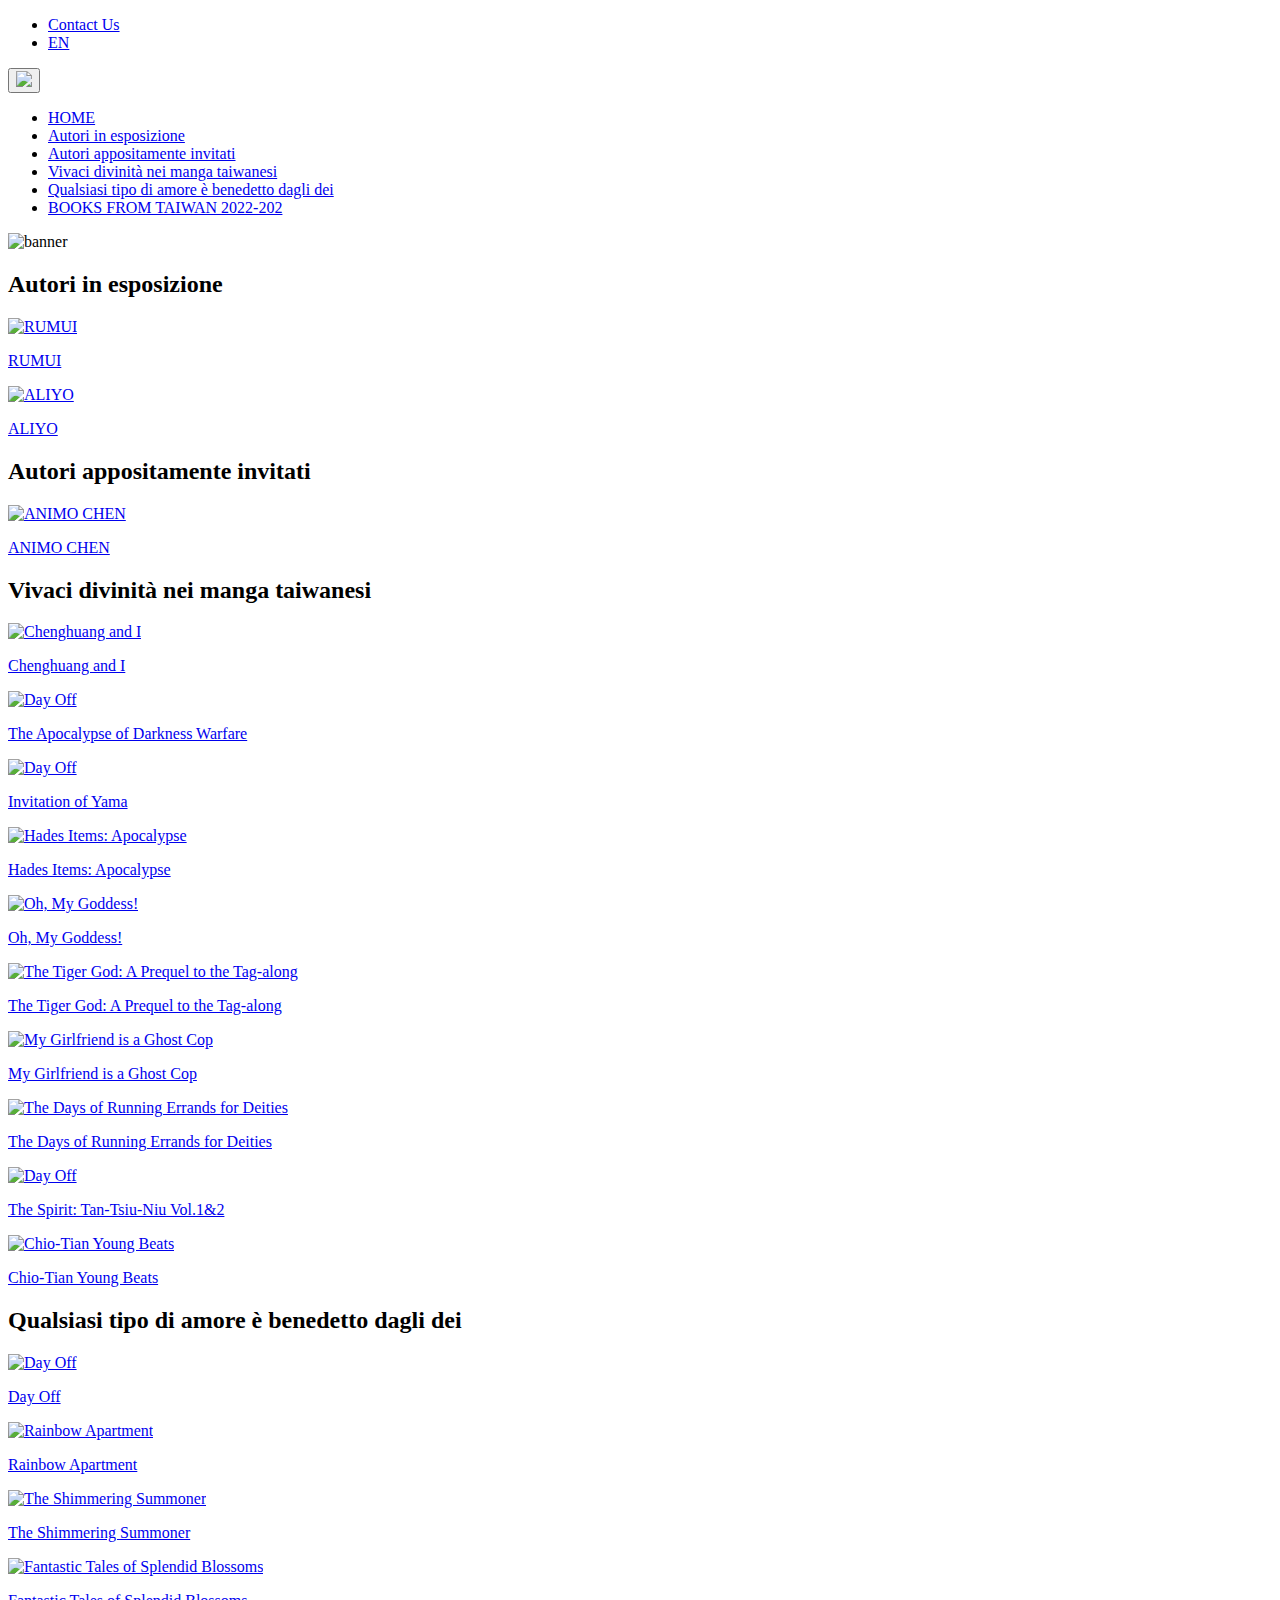
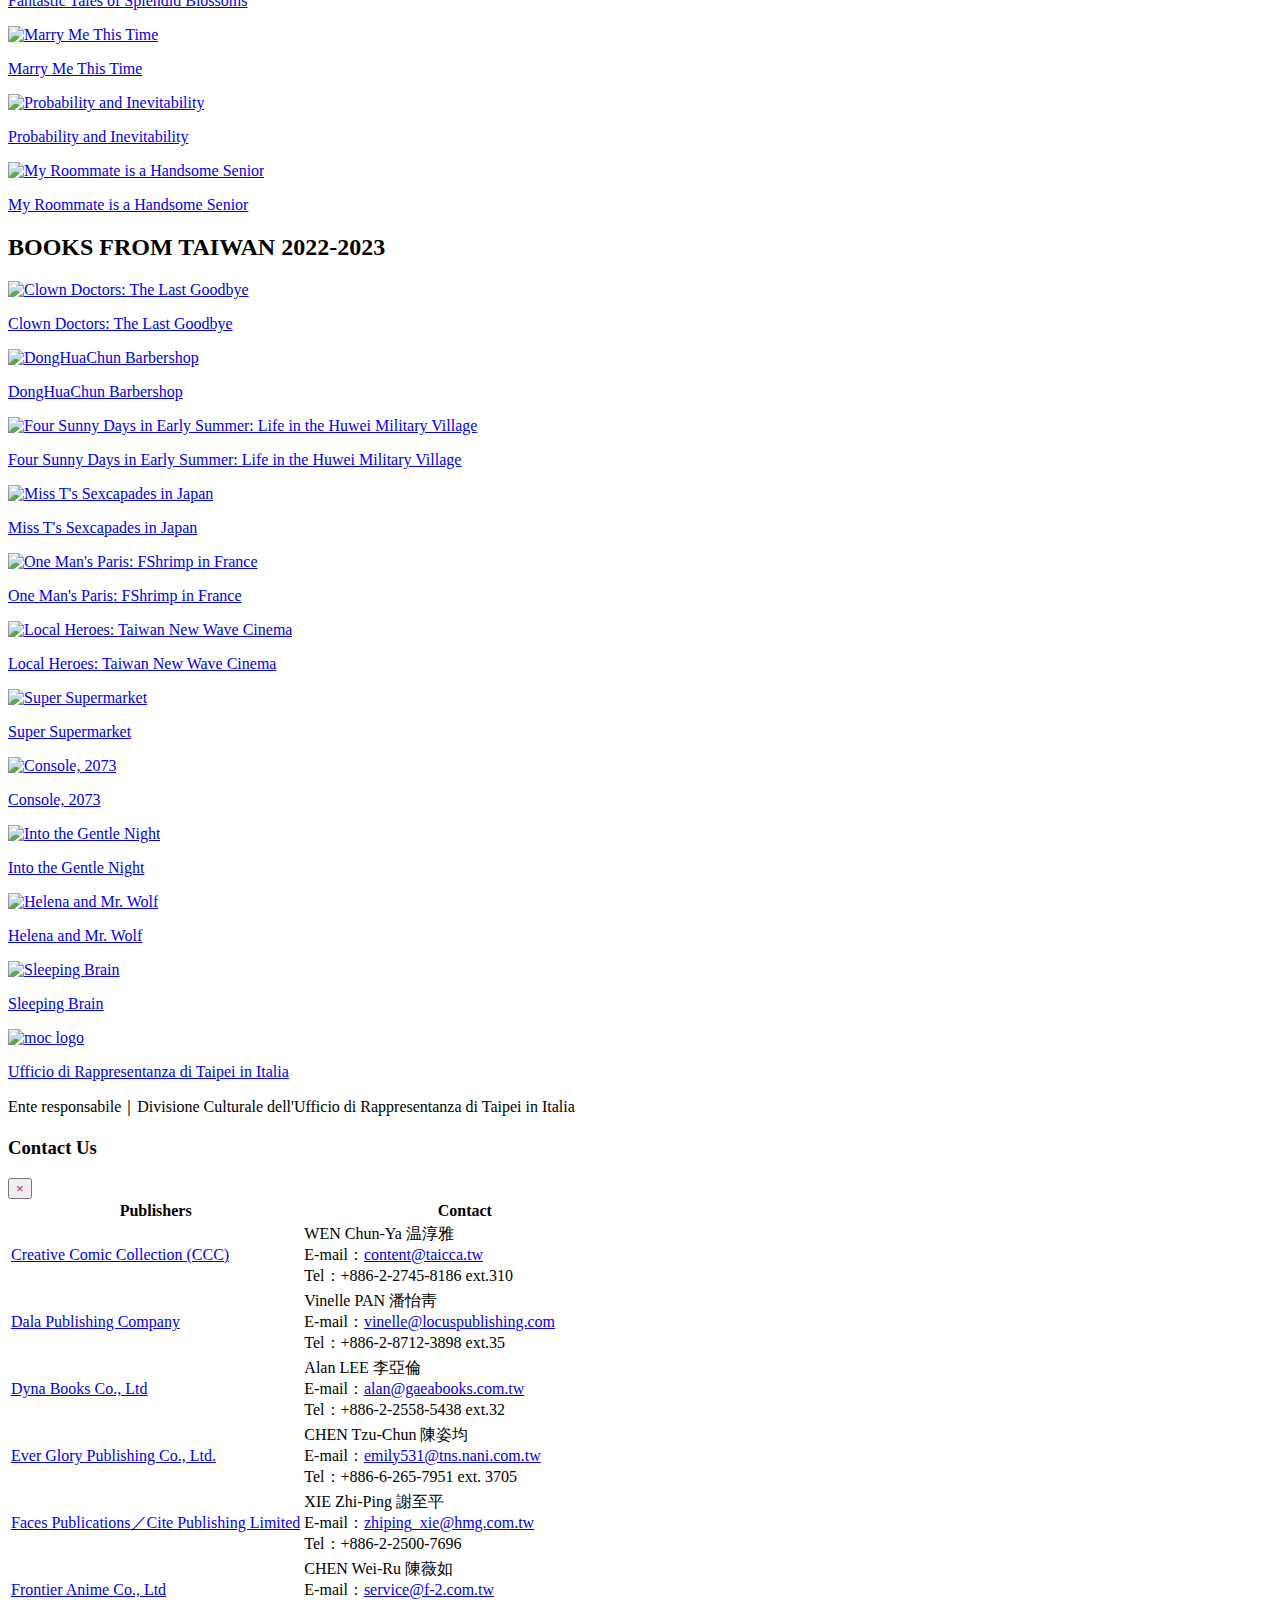
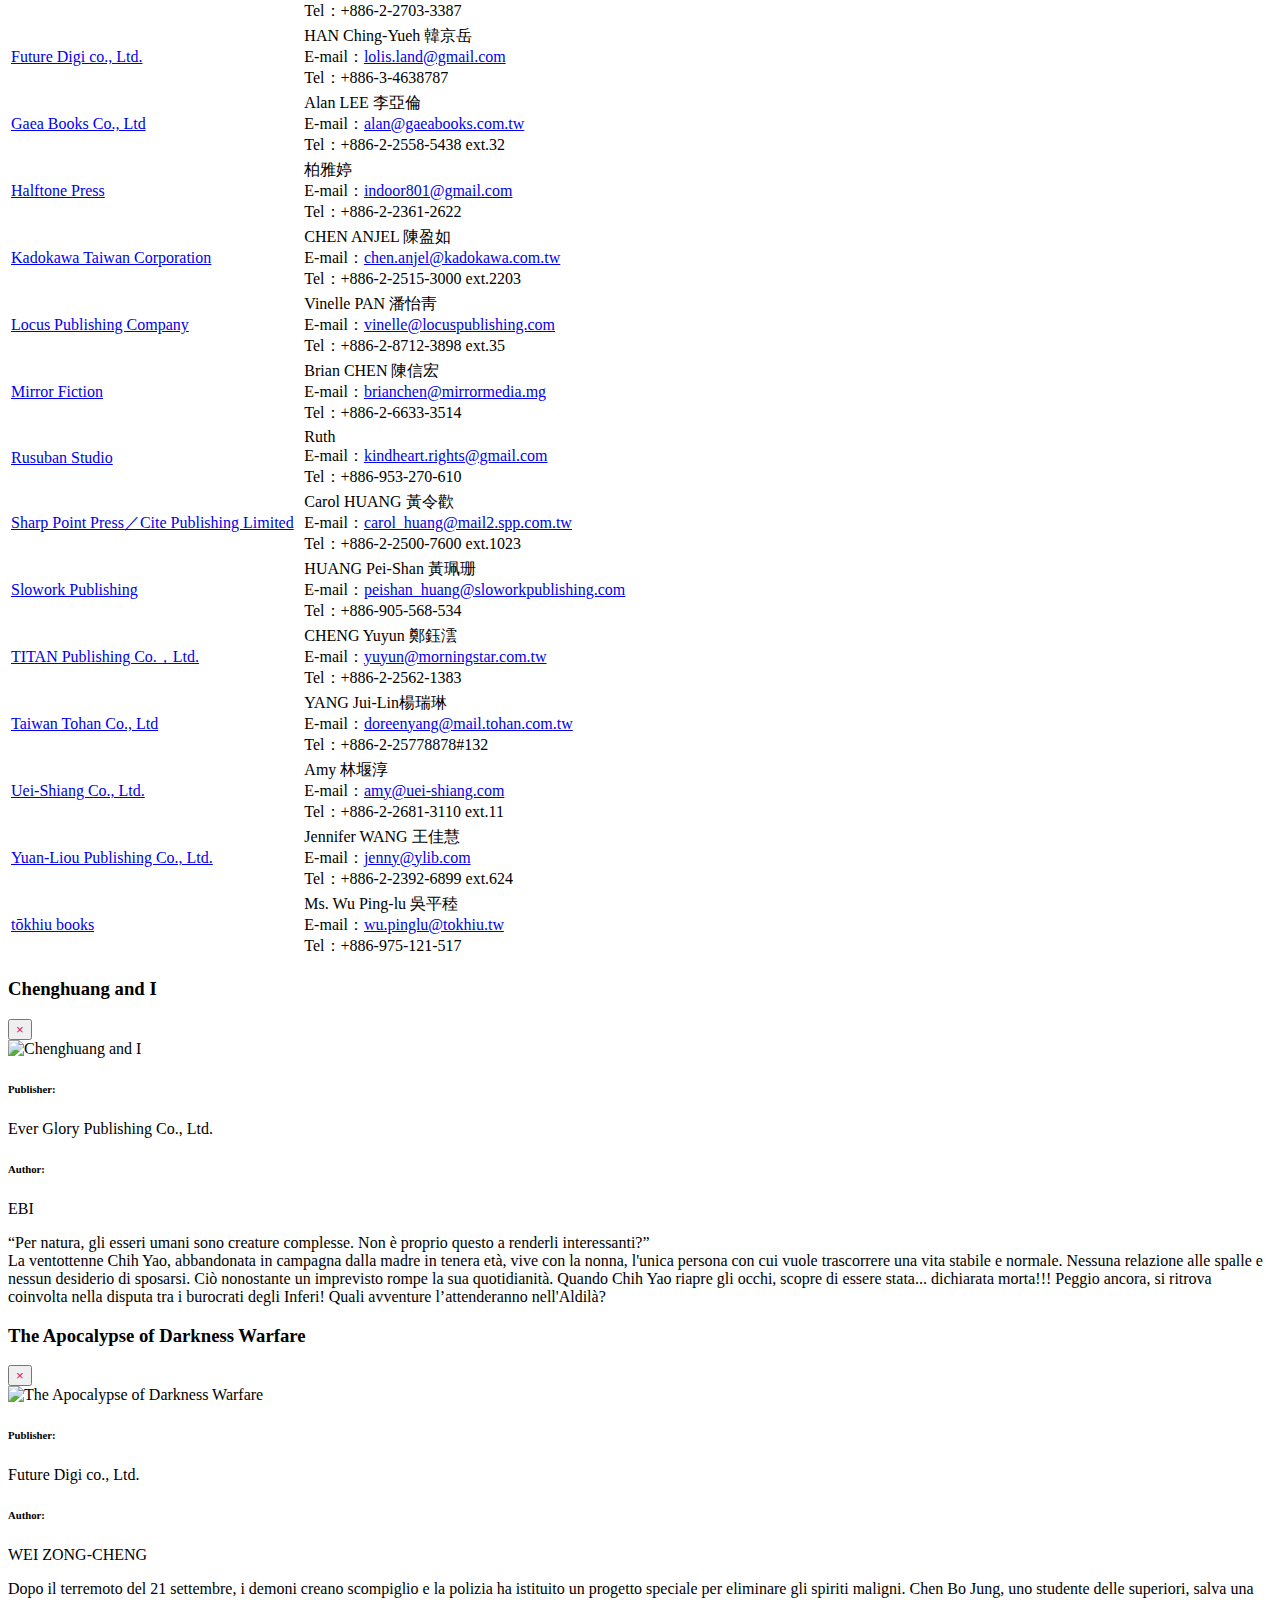
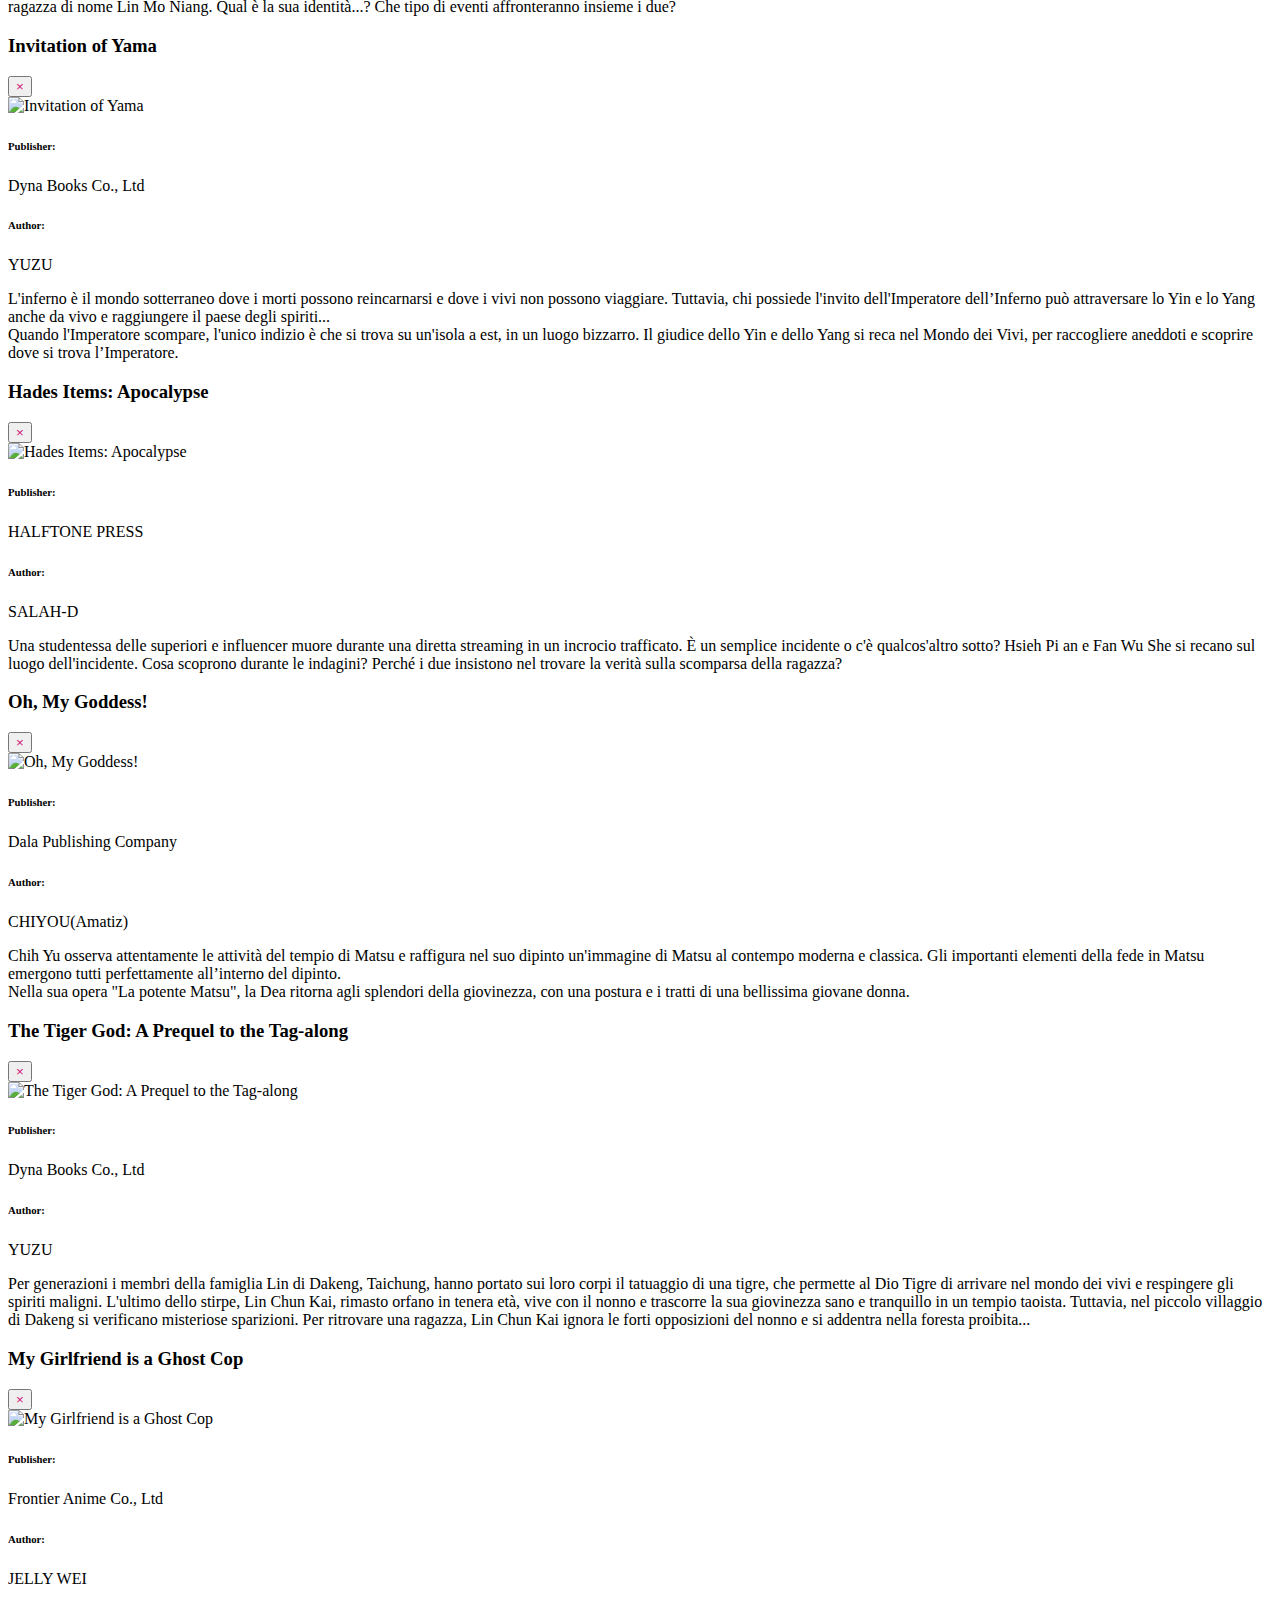
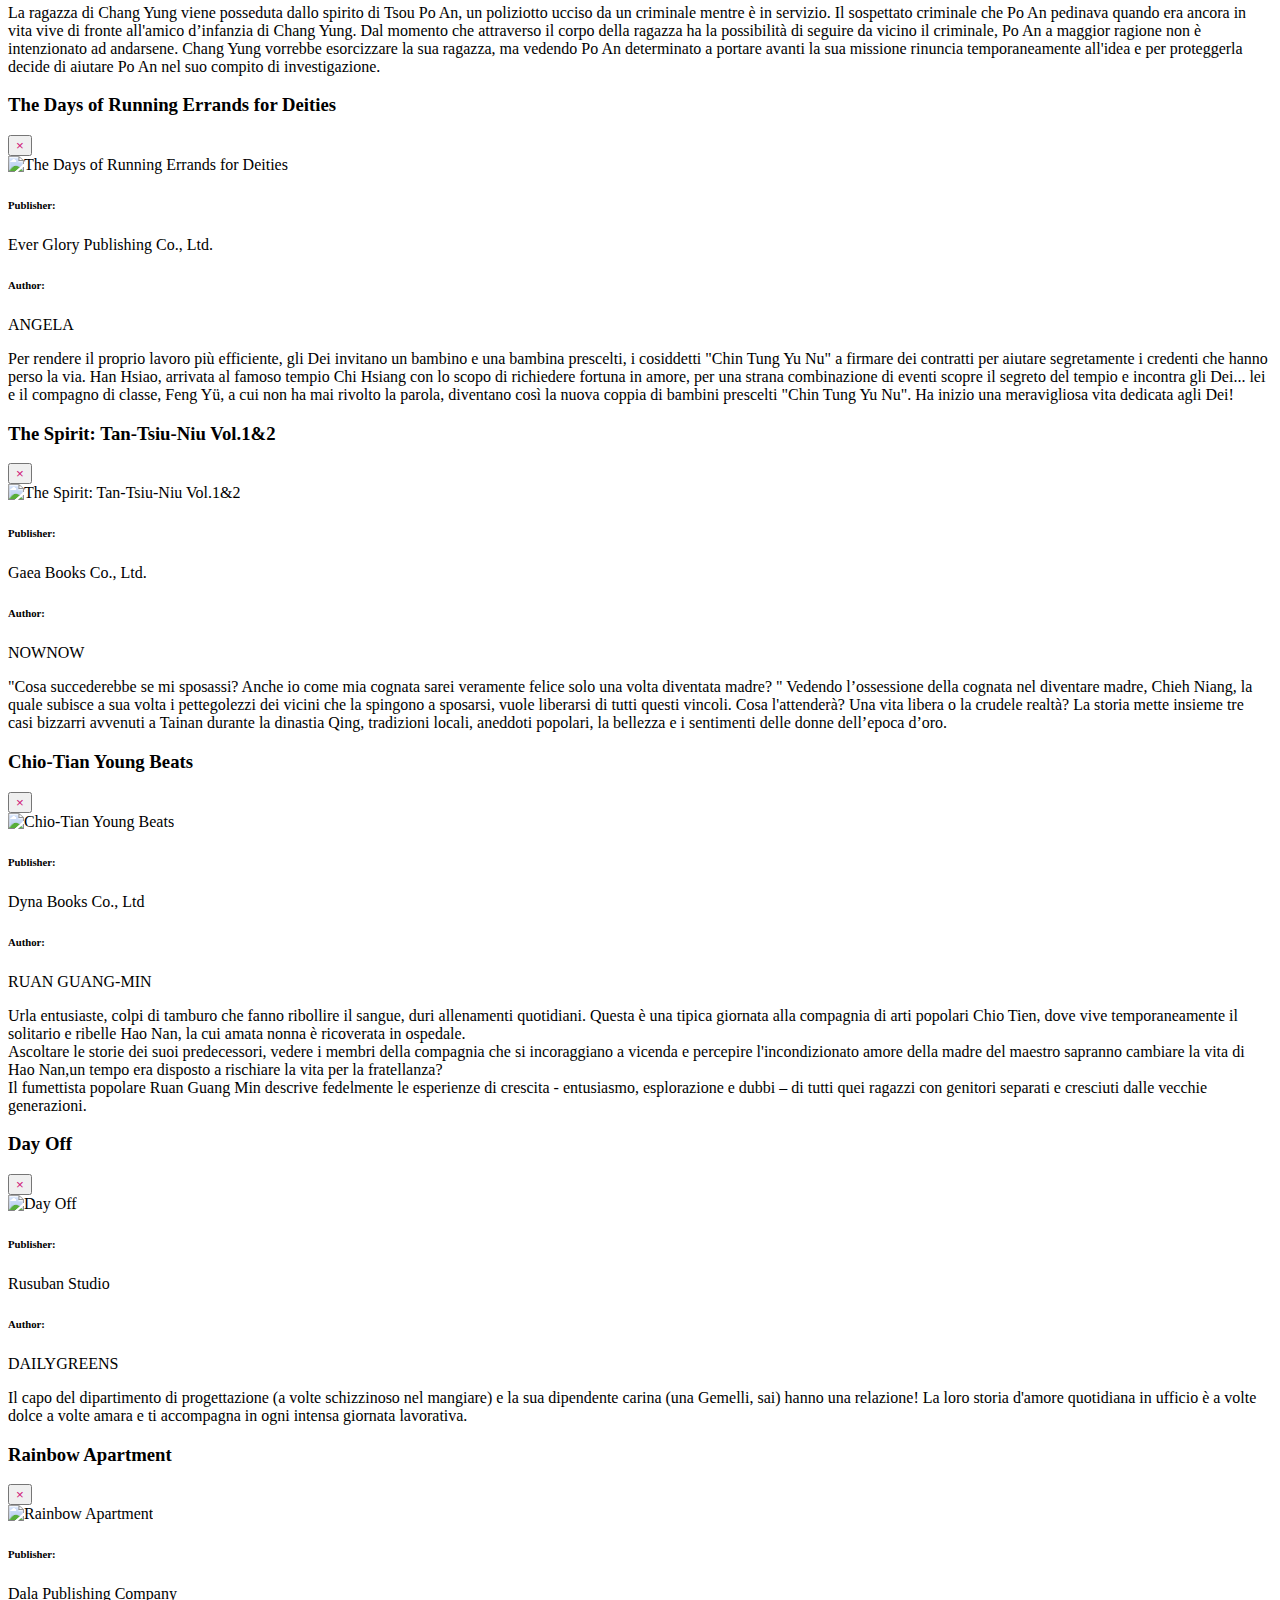
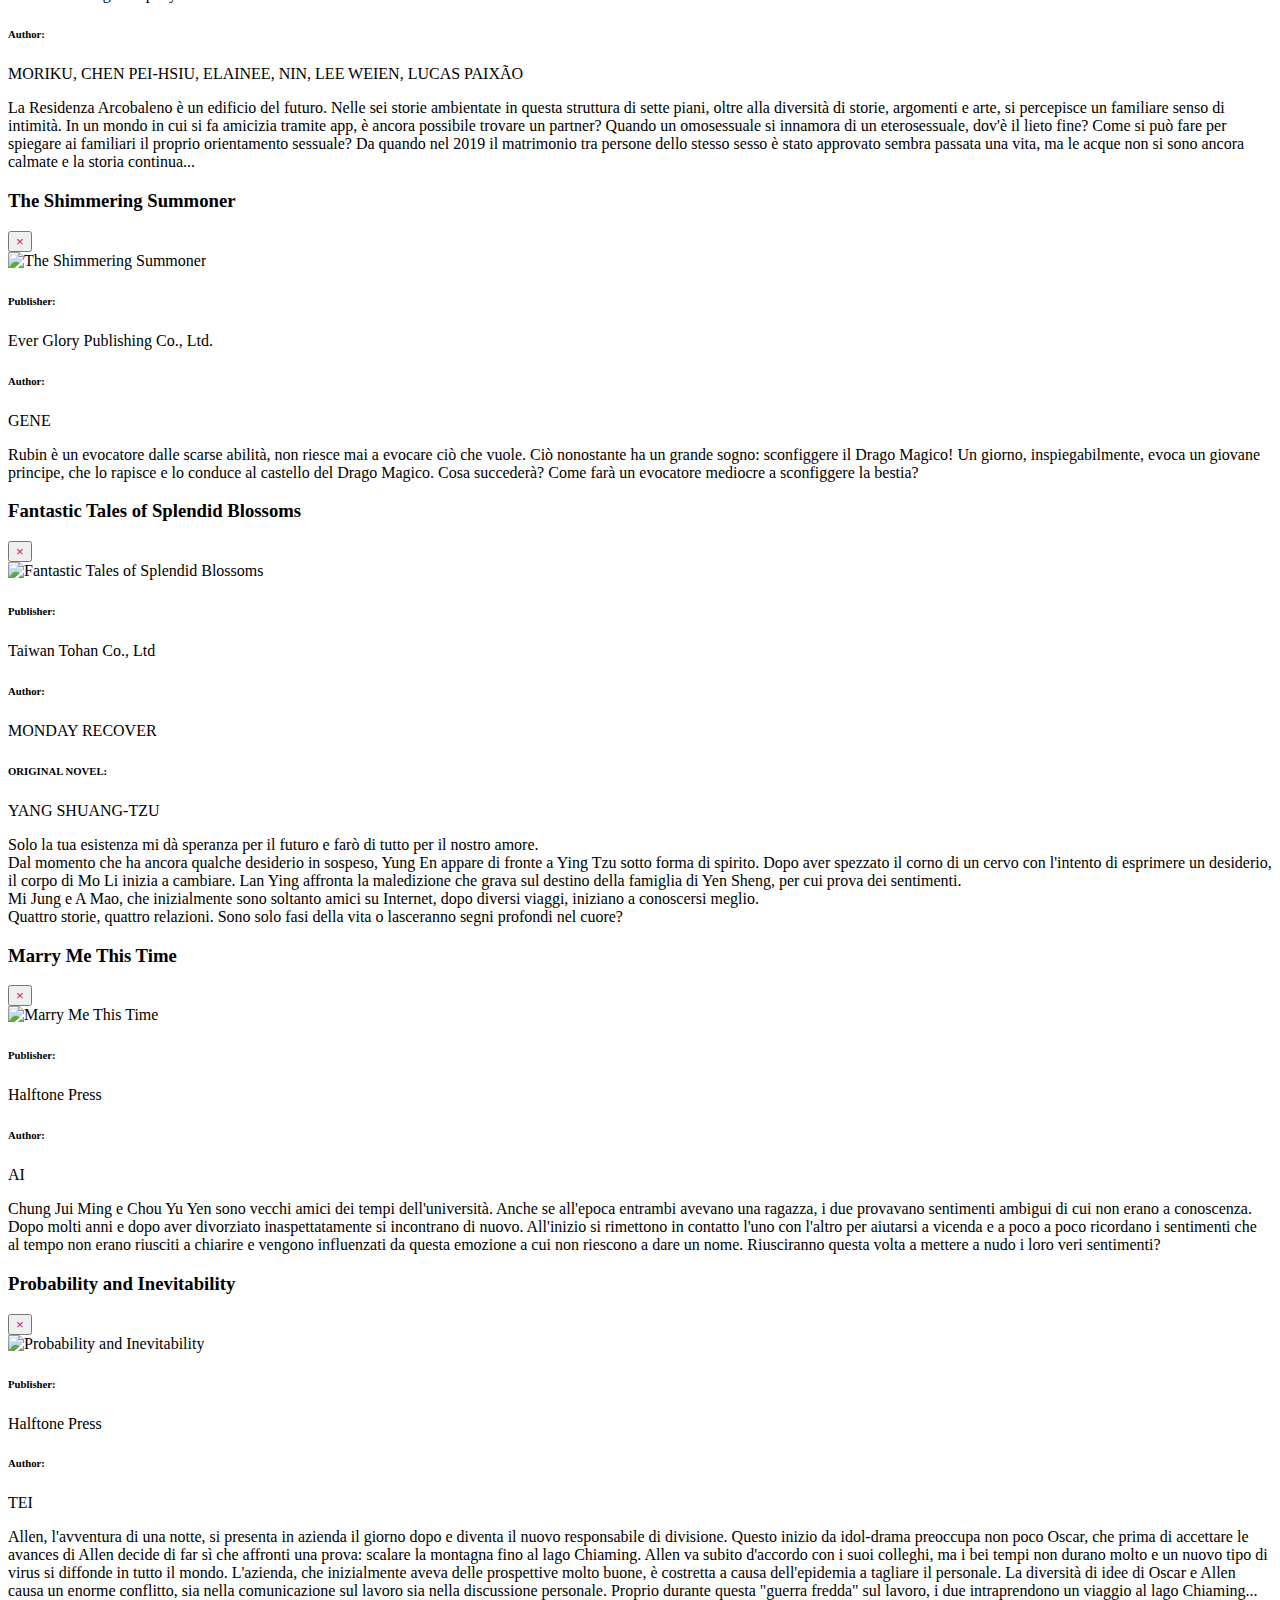
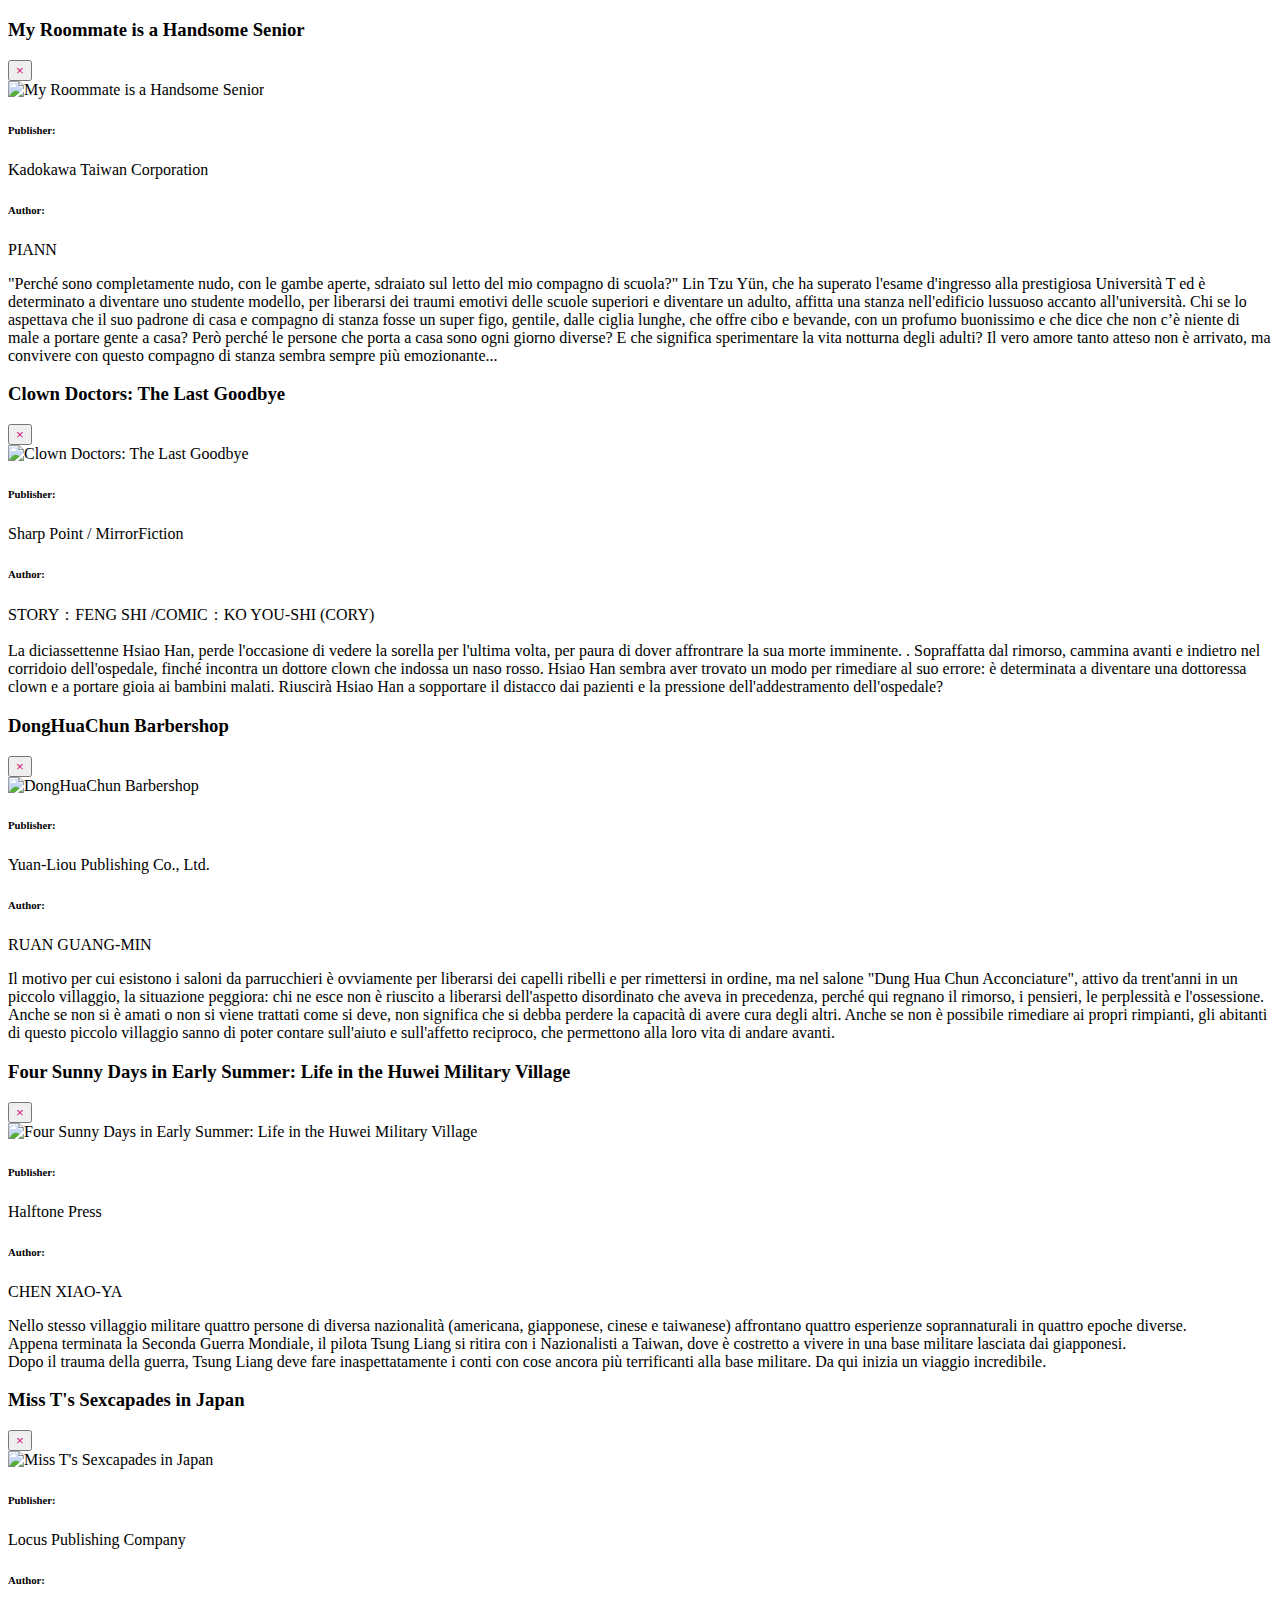
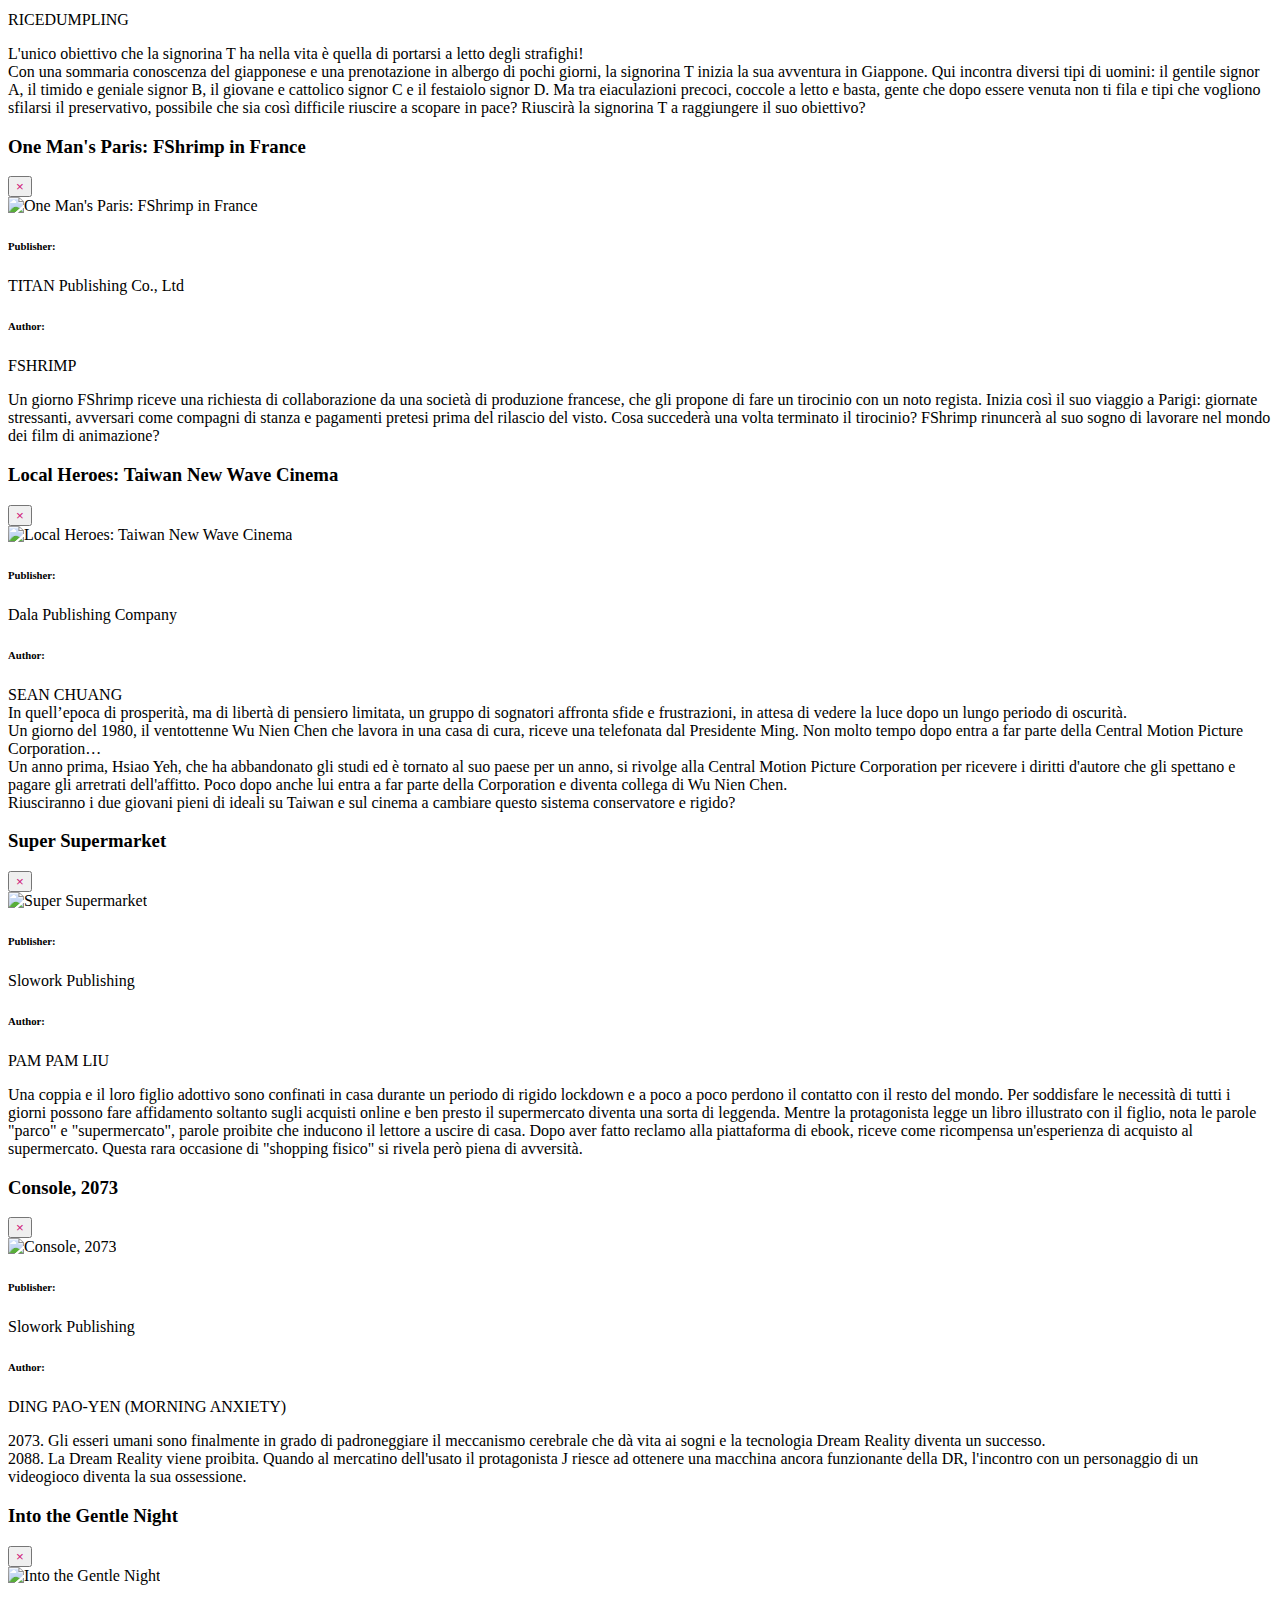
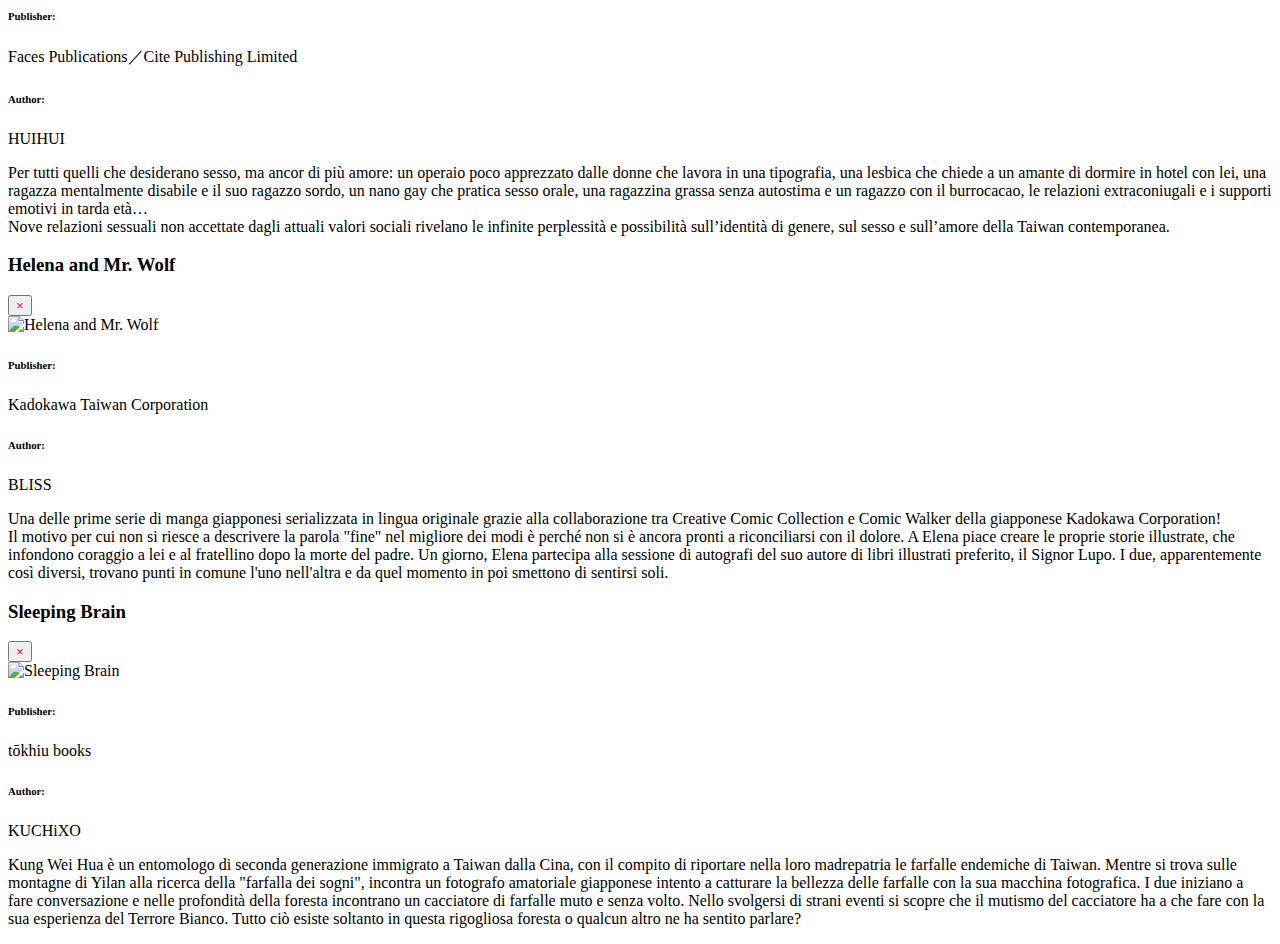
==== index.html @ 2bc20107 "test" ====
<!DOCTYPE html>
<html lang="it-IT">

<head>
  <meta charset="utf-8" />
  <meta name="viewport" content="width=device-width, initial-scale=1, shrink-to-fit=no" />
  <meta name="description" content="" />
  <title>Il pellegrinaggio degli dei nei fumetti di Taiwan</title>

  <link rel="stylesheet" href="./assets/css/bootstrap-reboot.css" />
  <link rel="stylesheet" href="./assets/css/font-awesome.css" />
  <link rel="stylesheet" href="./assets/css/owl.theme.default.css" />
  <link rel="stylesheet" href="./assets/css/owl.carousel.css" />
  <link rel="stylesheet" href="./assets/css/bootstrap.min.css" />
  <link rel="stylesheet" href="./assets/css/style.css">

</head>

<body>
  <!-- nav -->
  <nav class="navbar navbar-dark fixed-top">
    <div></div>
    <!-- <a class="navbar-brand" href="#">logo</a> -->
    <div class="sub_nav">
      <ul class="navbar-nav">
        <li class="nav-item">
          <a class="nav-link" href="####" data-toggle="modal" data-target="#ContactUs">Contact Us</a>
        </li>
        <li class="nav-item">
          <a class="nav-link" href="en.html">EN</a>
        </li>
      </ul>
    </div>

    <button class="navbar-toggler" type="button" data-toggle="collapse" data-target="#navbarsLIST"
      aria-controls="navbarsLIST" aria-expanded="false" aria-label="Toggle navigation">
      <!-- <span class="navbar-toggler-icon"></span> -->
      <img src="./assets/img/burger.svg" class="toggler-icon">
    </button>

    <div class="collapse navbar-collapse" id="navbarsLIST">
      <ul class="navbar-nav mr-auto">
        <li class="nav-item">
          <a class="nav-link" href="index.html">HOME</a>
        </li>
        <li class="nav-item">
          <a class="nav-link" href="#A001">Autori in esposizione</a>
        </li>
        <li class="nav-item">
          <a class="nav-link" href="#A001B">Autori appositamente invitati</a>
        </li>
        <li class="nav-item">
          <a class="nav-link" href="#A002">Vivaci divinità nei manga taiwanesi</a>
        </li>
        <li class="nav-item">
          <a class="nav-link" href="#A003">Qualsiasi tipo di amore è benedetto dagli dei</a>
        </li>
        <li class="nav-item">
          <a class="nav-link" href="#A004">BOOKS FROM TAIWAN 2022-202</a>
        </li>

      </ul>

    </div>
  </nav>

  <!-- banner -->
  <div class="top_banner">
    <img src="./assets/img/banner.jpg" class="banner_img" alt="banner">
  </div>

  <!-- body -->
  <main role="main">
    <div class="container-fluid">

      <section id="A001">
        <h2 class="title">Autori in esposizione</h2>

        <div class="row justify-content-center main_bg">

          <a href="03_it.html" title="RUMUI">
            <div class="col-sm text-center">
              <img src="./assets/img/03_weiB.png" class="Autori" alt="RUMUI">
              <p>RUMUI</p>
            </div>
          </a>

          <a href="05_it.html" title="ALIYO">
            <div class="col-sm text-center">
              <img src="./assets/img/05_aiB.png" class="Autori" alt="ALIYO">
              <p>ALIYO</p>
            </div>
          </a>

        </div>

      </section>

      <section id="A001B">
        <h2 class="title">Autori appositamente invitati</h2>

        <div class="container">
        <div class="row justify-content-center main_bg">
          <a href="a_it.html" title="ANIMO CHEN">
            <div class="col-sm text-center">
              <img src="./assets/img/Animo_photob.jpg" class="Autori" alt="ANIMO CHEN">
              <p>ANIMO CHEN</p>
            </div>
          </a>

        </div>
        </div>

      </section>

      <section id="A002">
        <h2 class="title">Vivaci divinità nei manga taiwanesi</h2>

        <div class="owl-carousel owl-theme">

          <div class="item">
            <a href="####" title="Chenghuang and I" data-toggle="modal" data-target="#Vivaci_006">
              <div class="thumbnail">
                <img src="./assets/img/06.jpg" class="book_img" alt="Chenghuang and I">
              </div>
              <p>Chenghuang and I</p>
            </a>
          </div>

          <div class="item">
            <a href="####" title="The Apocalypse of Darkness Warfare" data-toggle="modal" data-target="#Vivaci_007">
              <div class="thumbnail">
                <img src="./assets/img/07.jpg" class="book_img" alt="Day Off">
              </div>
              <p>The Apocalypse of Darkness Warfare</p>
            </a>
          </div>

          <div class="item">
            <a href="####" title="Invitation of Yama" data-toggle="modal" data-target="#Vivaci_008">
              <div class="thumbnail">
                <img src="./assets/img/08.jpg" class="book_img" alt="Day Off">
              </div>
              <p>Invitation of Yama</p>
            </a>
          </div>

          <div class="item">
            <a href="####" title="Hades Items: Apocalypse" data-toggle="modal" data-target="#Vivaci_009">
              <div class="thumbnail">
                <img src="./assets/img/09.jpg" class="book_img" alt="Hades Items: Apocalypse">
              </div>
              <p>Hades Items: Apocalypse</p>
            </a>
          </div>

          <div class="item">
            <a href="####" title="Oh, My Goddess!" data-toggle="modal" data-target="#Vivaci_010">
              <div class="thumbnail">
                <img src="./assets/img/10.jpg" class="book_img" alt="Oh, My Goddess!">
              </div>
              <p>Oh, My Goddess!</p>
            </a>
          </div>

          <div class="item">
            <a href="####" title="The Tiger God: A Prequel to the Tag-along" data-toggle="modal"
              data-target="#Vivaci_011">
              <div class="thumbnail">
                <img src="./assets/img/11.jpg" class="book_img" alt="The Tiger God: A Prequel to the Tag-along">
              </div>
              <p>The Tiger God: A Prequel to the Tag-along</p>
            </a>
          </div>

          <div class="item">
            <a href="####" title="My Girlfriend is a Ghost Cop" data-toggle="modal" data-target="#Vivaci_012">
              <div class="thumbnail">
                <img src="./assets/img/12.jpg" class="book_img" alt="My Girlfriend is a Ghost Cop">
              </div>
              <p>My Girlfriend is a Ghost Cop</p>
            </a>
          </div>

          <div class="item">
            <a href="####" title="The Days of Running Errands for Deities" data-toggle="modal"
              data-target="#Vivaci_013">
              <div class="thumbnail">
                <img src="./assets/img/13.jpg" class="book_img" alt="The Days of Running Errands for Deities">
              </div>
              <p>The Days of Running Errands for Deities</p>
            </a>
          </div>

          <div class="item">
            <a href="####" title="The Spirit: Tan-Tsiu-Niu Vol.1&2" data-toggle="modal" data-target="#Vivaci_014">
              <div class="thumbnail">
                <img src="./assets/img/14.jpg" class="book_img" alt="Day Off">
              </div>
              <p>The Spirit: Tan-Tsiu-Niu Vol.1&2</p>
            </a>
          </div>

          <div class="item">
            <a href="####" title="Chio-Tian Young Beats" data-toggle="modal" data-target="#Vivaci_015">
              <div class="thumbnail">
                <img src="./assets/img/15.jpg" class="book_img" alt="Chio-Tian Young Beats">
              </div>
              <p>Chio-Tian Young Beats</p>
            </a>
          </div>

        </div>


      </section>

      <section id="A003">
        <h2 class="title">Qualsiasi tipo di amore è benedetto dagli dei</h2>

        <div class="owl-carousel owl-theme">

          <div class="item">
            <a href="####" title="Day Off" data-toggle="modal" data-target="#Vivaci_016">
              <div class="thumbnail">
                <img src="./assets/img/16.jpg" class="book_img" alt="Day Off">
              </div>
              <p>Day Off</p>
            </a>
          </div>

          <div class="item">
            <a href="####" title="Rainbow Apartment" data-toggle="modal" data-target="#Vivaci_017">
              <div class="thumbnail">
                <img src="./assets/img/17.jpg" class="book_img" alt="Rainbow Apartment">
              </div>
              <p>Rainbow Apartment</p>
            </a>
          </div>

          <div class="item">
            <a href="####" title="The Shimmering Summoner" data-toggle="modal" data-target="#Vivaci_018">
              <div class="thumbnail">
                <img src="./assets/img/18.jpg" class="book_img" alt="The Shimmering Summoner">
              </div>
              <p>The Shimmering Summoner</p>
            </a>
          </div>

          <div class="item">
            <a href="####" title="Fantastic Tales of Splendid Blossoms" data-toggle="modal" data-target="#Vivaci_019">
              <div class="thumbnail">
                <img src="./assets/img/19.jpg" class="book_img" alt="Fantastic Tales of Splendid Blossoms">
              </div>
              <p>Fantastic Tales of Splendid Blossoms</p>
            </a>
          </div>

          <div class="item">
            <a href="####" title="Marry Me This Timef" data-toggle="modal" data-target="#Vivaci_020">
              <div class="thumbnail">
                <img src="./assets/img/20.jpg" class="book_img" alt="Marry Me This Time">
              </div>
              <p>Marry Me This Time</p>
            </a>
          </div>

          <div class="item">
            <a href="####" title="Probability and Inevitability" data-toggle="modal" data-target="#Vivaci_021">
              <div class="thumbnail">
                <img src="./assets/img/21.jpg" class="book_img" alt="Probability and Inevitability">
              </div>
              <p>Probability and Inevitability</p>
            </a>
          </div>

          <div class="item">
            <a href="####" title="My Roommate is a Handsome Senior" data-toggle="modal" data-target="#Vivaci_022">
              <div class="thumbnail">
                <img src="./assets/img/22.jpg" class="book_img" alt="My Roommate is a Handsome Senior">
              </div>
              <p>My Roommate is a Handsome Senior</p>
            </a>
          </div>


        </div>
      </section>

      <section id="A004">
        <h2 class="title">BOOKS FROM TAIWAN 2022-2023</h2>

        <div class="owl-carousel owl-theme">

          <div class="item">
            <a href="####" title="Clown Doctors: The Last Goodbye" data-toggle="modal" data-target="#Vivaci_033">
              <div class="thumbnail">
                <img src="./assets/img/33.jpg" class="book_img" alt="Clown Doctors: The Last Goodbye">
              </div>
              <p>Clown Doctors: The Last Goodbye</p>
            </a>
          </div>

          <div class="item">
            <a href="####" title="DongHuaChun Barbershop" data-toggle="modal" data-target="#Vivaci_023">
              <div class="thumbnail">
                <img src="./assets/img/23.jpg" class="book_img" alt="DongHuaChun Barbershop">
              </div>
              <p>DongHuaChun Barbershop</p>
            </a>
          </div>

          <div class="item">
            <a href="####" title="Four Sunny Days in Early Summer: Life in the Huwei Military Village"
              data-toggle="modal" data-target="#Vivaci_024">
              <div class="thumbnail">
                <img src="./assets/img/24.jpg" class="book_img"
                  alt="Four Sunny Days in Early Summer: Life in the Huwei Military Village">
              </div>
              <p>Four Sunny Days in Early Summer: Life in the Huwei Military Village</p>
            </a>
          </div>

          <div class="item">
            <a href="####" title="Miss T's Sexcapades in Japan" data-toggle="modal" data-target="#Vivaci_025">
              <div class="thumbnail">
                <img src="./assets/img/25.jpg" class="book_img" alt="Miss T's Sexcapades in Japan">
              </div>
              <p>Miss T's Sexcapades in Japan</p>
            </a>
          </div>

          <div class="item">
            <a href="####" title="One Man's Paris: FShrimp in France" data-toggle="modal" data-target="#Vivaci_026">
              <div class="thumbnail">
                <img src="./assets/img/26.jpg" class="book_img" alt="One Man's Paris: FShrimp in France">
              </div>
              <p>One Man's Paris: FShrimp in France</p>
            </a>
          </div>

          <div class="item">
            <a href="####" title="Local Heroes: Taiwan New Wave Cinema" data-toggle="modal" data-target="#Vivaci_027">
              <div class="thumbnail">
                <img src="./assets/img/27.jpg" class="book_img" alt="Local Heroes: Taiwan New Wave Cinema">
              </div>
              <p>Local Heroes: Taiwan New Wave Cinema</p>
            </a>
          </div>

          <div class="item">
            <a href="####" title="Super Supermarket" data-toggle="modal" data-target="#Vivaci_028">
              <div class="thumbnail">
                <img src="./assets/img/28.jpg" class="book_img" alt="Super Supermarket">
              </div>
              <p>Super Supermarket</p>
            </a>
          </div>

          <div class="item">
            <a href="####" title="Console, 2073" data-toggle="modal" data-target="#Vivaci_029">
              <div class="thumbnail">
                <img src="./assets/img/29.jpg" class="book_img" alt="Console, 2073">
              </div>
              <p>Console, 2073</p>
            </a>
          </div>

          <div class="item">
            <a href="####" title="Into the Gentle Night" data-toggle="modal" data-target="#Vivaci_030">
              <div class="thumbnail">
                <img src="./assets/img/30.jpg" class="book_img" alt="Into the Gentle Night">
              </div>
              <p>Into the Gentle Night</p>
            </a>
          </div>

          <div class="item">
            <a href="####" title="Helena and Mr. Wolf" data-toggle="modal" data-target="#Vivaci_031">
              <div class="thumbnail">
                <img src="./assets/img/31.jpg" class="book_img" alt="Helena and Mr. Wolf">
              </div>
              <p>Helena and Mr. Wolf</p>
            </a>
          </div>

          <div class="item">
            <a href="####" title="Sleeping Brain" data-toggle="modal" data-target="#Vivaci_032">
              <div class="thumbnail">
                <img src="./assets/img/32.jpg" class="book_img" alt="Sleeping Brain">
              </div>
              <p>Sleeping Brain</p>
            </a>
          </div>


        </div>
      </section>


    </div>
  </main>

  <!-- footer -->
  <footer>
    <div class="footer-flex justify-content-center"><a href="https://www.moc.gov.tw/en/" target="_blank"><img
          src="./assets/img/moclogo.png" class="logos" alt="moc logo"></a>
      <a href="https://www.roc-taiwan.org/it_it/index.html" target="_blank"><p class="UDRDTIT">Ufficio di Rappresentanza di Taipei in Italia</p></a>
    </div>
    <p>Ente responsabile｜Divisione Culturale dell'Ufficio di Rappresentanza di Taipei in Italia</p>
  </footer>

  <!-- modal -->

  <!-- Contact Us -->
  <div class="modal fade" id="ContactUs" tabindex="-1" aria-labelledby="ContactUsLabel" aria-hidden="true">
    <div class="modal-dialog modal-lg modal-dialog-centered">
      <div class="modal-content">
        <div class="modal-header">
          <h3 class="modal-title" id="staticBackdropLabel">Contact Us</h3>
          <button type="button" class="close" data-dismiss="modal" aria-label="Close">
            <span aria-hidden="true" style="color:#d01577">&times;</span>
          </button>
        </div>
        <div class="modal-body">
          <div class="d-block">
            <table class="table table-hover table-rwd">
              <thead class="table_title disinmobile">
                <tr class="tr-only-hide">
                  <th scope="col" class="scope">Publishers</th>
                  <th scope="col" class="scope">Contact</th>
                </tr>
              </thead>
              <tbody>
                <tr>
                  <td data-th="Publishers"><a href="https://www.creative-comic.tw/" target="cu">Creative Comic
                      Collection (CCC)</a>
                  </td>
                  <td data-th="Contact">
                    WEN Chun-Ya 温淳雅<br>
                    E-mail：<a href="mailto:content@taicca.tw">content@taicca.tw</a><br>
                    Tel：+886-2-2745-8186 ext.310
                  </td>
                </tr>

                <tr>
                  <td data-th="Publishers"><a href="https://www.dalapub.com" target="cu">Dala Publishing Company</a>
                  </td>
                  <td data-th="Contact">
                    Vinelle PAN 潘怡靑<br>
                    E-mail：<a href="mailto:vinelle@locuspublishing.com">vinelle@locuspublishing.com</a><br>
                    Tel：+886-2-8712-3898 ext.35
                  </td>
                </tr>

                <tr>
                  <td data-th="Publishers"><a href="https://www.gaeabooks.pixnet.net/blog" target="cu">Dyna Books Co., Ltd</a>
                  </td>
                  <td data-th="Contact">
                    Alan LEE 李亞倫<br>
                    E-mail：<a href="mailto:alan@gaeabooks.com.tw">alan@gaeabooks.com.tw</a><br>
                    Tel：+886-2-2558-5438 ext.32
                  </td>
                </tr>

                <tr>
                  <td data-th="Publishers"><a href="https://www.egmanga.com.tw" target="cu">Ever Glory Publishing Co., Ltd.</a>
                  </td>
                  <td data-th="Contact">
                    CHEN Tzu-Chun 陳姿均<br>
                    E-mail：<a href="mailto:emily531@tns.nani.com.tw">emily531@tns.nani.com.tw</a><br>
                    Tel：+886-6-265-7951 ext. 3705
                  </td>
                </tr>

                <tr>
                  <td data-th="Publishers"><a href="https://www.facebook.com/facesread" target="cu">Faces Publications／Cite Publishing Limited</a>
                  </td>
                  <td data-th="Contact">
                    XIE Zhi-Ping 謝至平<br>
                    E-mail：<a href="mailto:zhiping_xie@hmg.com.tw">zhiping_xie@hmg.com.tw</a><br>
                    Tel：+886-2-2500-7696
                  </td>
                </tr>

                <tr>
                  <td data-th="Publishers"><a href="https://www.f-2.com.tw" target="cu">Frontier Anime Co., Ltd</a>
                  </td>
                  <td data-th="Contact">
                    CHEN Wei-Ru 陳薇如<br>
                    E-mail：<a href="mailto:service@f-2.com.tw">service@f-2.com.tw</a><br>
                    Tel：+886-2-2703-3387
                  </td>
                </tr>

                <tr>
                  <td data-th="Publishers"><a href="https://future-digi.com" target="cu">Future Digi co., Ltd.</a>
                  </td>
                  <td data-th="Contact">
                    HAN Ching-Yueh 韓京岳<br>
                    E-mail：<a href="mailto:lolis.land@gmail.com">lolis.land@gmail.com</a><br>
                    Tel：+886-3-4638787
                  </td>
                </tr>

                <tr>
                  <td data-th="Publishers"><a href="https://www.gaeabooks.pixnet.net/blog" target="cu">Gaea Books Co., Ltd</a>
                  </td>
                  <td data-th="Contact">
                    Alan LEE 李亞倫<br>
                    E-mail：<a href="mailto:alan@gaeabooks.com.tw">alan@gaeabooks.com.tw</a><br>
                    Tel：+886-2-2558-5438 ext.32
                  </td>
                </tr>

                <tr>
                  <td data-th="Publishers"><a href="https://www.facebook.com/HalftonePressEditorial" target="cu">Halftone Press </a>
                  </td>
                  <td data-th="Contact">
                    柏雅婷<br>
                    E-mail：<a href="mailto:indoor801@gmail.com">indoor801@gmail.com</a><br>
                    Tel：+886-2-2361-2622
                  </td>
                </tr>

                <tr>
                  <td data-th="Publishers"><a href="https://www.kadokawa.com.tw" target="cu">Kadokawa Taiwan Corporation</a>
                  </td>
                  <td data-th="Contact">
                    CHEN ANJEL 陳盈如 <br>
                    E-mail：<a href="mailto:chen.anjel@kadokawa.com.tw">chen.anjel@kadokawa.com.tw</a><br>
                    Tel：+886-2-2515-3000 ext.2203
                  </td>
                </tr>

                <tr>
                  <td data-th="Publishers"><a href="https://www.locuspublishing.com" target="cu">Locus Publishing Company</a>
                  </td>
                  <td data-th="Contact">
                    Vinelle PAN 潘怡靑<br>
                    E-mail：<a href="mailto:vinelle@locuspublishing.com">vinelle@locuspublishing.com</a><br>
                    Tel：+886-2-8712-3898 ext.35
                  </td>
                </tr>

                <tr>
                  <td data-th="Publishers"><a href="https://www.mirrorfiction.com" target="cu">Mirror Fiction</a>
                  </td>
                  <td data-th="Contact">
                    Brian CHEN 陳信宏<br>
                    E-mail：<a href="mailto:brianchen@mirrormedia.mg">brianchen@mirrormedia.mg</a><br>
                    Tel：+886-2-6633-3514
                  </td>
                </tr>

                <tr>
                  <td data-th="Publishers"><a href="https://rusuban.weebly.com" target="cu">Rusuban Studio</a>
                  </td>
                  <td data-th="Contact">
                    Ruth<br>
                    E-mail：<a href="mailto:kindheart.rights@gmail.com">kindheart.rights@gmail.com</a><br>
                    Tel：+886-953-270-610
                  </td>
                </tr>

                <tr>
                  <td data-th="Publishers"><a href="https://www.spp.com.tw" target="cu">Sharp Point Press／Cite Publishing Limited</a>
                  </td>
                  <td data-th="Contact">
                    Carol HUANG 黃令歡<br>
                    E-mail：<a href="mailto:carol_huang@mail2.spp.com.tw">carol_huang@mail2.spp.com.tw</a><br>
                    Tel：+886-2-2500-7600 ext.1023
                  </td>
                </tr>

                <tr>
                  <td data-th="Publishers"><a href="https://www.sloworkpublishing.com" target="cu">Slowork Publishing</a>
                  </td>
                  <td data-th="Contact">
                    HUANG Pei-Shan 黃珮珊<br>
                    E-mail：<a href="mailto:peishan_huang@sloworkpublishing.com">peishan_huang@sloworkpublishing.com</a><br>
                    Tel：+886-905-568-534
                  </td>
                </tr>

                <tr>
                  <td data-th="Publishers"><a href="https://www.titan3.com.tw" target="cu">TITAN Publishing Co.，Ltd.</a>
                  </td>
                  <td data-th="Contact">
                    CHENG Yuyun 鄭鈺澐<br>
                    E-mail：<a href="mailto:yuyun@morningstar.com.tw">yuyun@morningstar.com.tw</a><br>
                    Tel：+886-2-2562-1383
                  </td>
                </tr>

                <tr>
                  <td data-th="Publishers"><a href="https://www.tohan.com.tw" target="cu">Taiwan Tohan Co., Ltd</a>
                  </td>
                  <td data-th="Contact">
                    YANG Jui-Lin楊瑞琳<br>
                    E-mail：<a href="mailto:doreenyang@mail.tohan.com.tw">doreenyang@mail.tohan.com.tw</a><br>
                    Tel：+886-2-25778878#132
                  </td>
                </tr>

                <tr>
                  <td data-th="Publishers"><a href="https://www.uei-shiang.com" target="cu">Uei-Shiang Co., Ltd.</a>
                  </td>
                  <td data-th="Contact">
                    Amy 林堰淳<br>
                    E-mail：<a href="mailto:amy@uei-shiang.com">amy@uei-shiang.com</a><br>
                    Tel：+886-2-2681-3110 ext.11
                  </td>
                </tr>

                <tr>
                  <td data-th="Publishers"><a href="https://www.ylib.com" target="cu">Yuan-Liou Publishing Co., Ltd.</a>
                  </td>
                  <td data-th="Contact">
                    Jennifer WANG 王佳慧<br>
                    E-mail：<a href="mailto:jenny@ylib.com">jenny@ylib.com</a><br>
                    Tel：+886-2-2392-6899 ext.624
                  </td>
                </tr>

                <tr>
                  <td data-th="Publishers"><a href="https://tokhiu.tw/" target="cu">tōkhiu books</a>
                  </td>
                  <td data-th="Contact">
                    Ms. Wu Ping-lu 吳平稑<br>
                    E-mail：<a href="mailto:wu.pinglu@tokhiu.tw">wu.pinglu@tokhiu.tw</a><br>
                    Tel：+886-975-121-517
                  </td>
                </tr>
                
              </tbody>
            </table>

          </div>
        </div>

      </div>
    </div>
  </div>



  <!-- sectionA002 -->
  <!-- 06 -->
  <div class="modal fade" id="Vivaci_006" tabindex="-1" aria-labelledby="Vivaci_006Label" aria-hidden="true">
    <div class="modal-dialog modal-lg modal-dialog-centered">
      <div class="modal-content">
        <div class="modal-header">
          <h3 class="modal-title" id="staticBackdropLabel">Chenghuang and I</h3>
          <button type="button" class="close" data-dismiss="modal" aria-label="Close">
            <span aria-hidden="true" style="color:#d01577">&times;</span>
          </button>
        </div>
        <div class="modal-body">
          <div class="row">
            <div class="col-lg-4 col-md-4 col-sm-12">
              <img src="./assets/img/06.jpg" class="modal_cover" alt="Chenghuang and I">
            </div>

            <div class="col-lg-8 col-md-8 col-sm-12">

              <h6>Publisher:</h6><span>Ever Glory Publishing Co., Ltd.</span>
              <br>
              <h6>Author:</h6><span>EBI</span>

              <p class="Intro">“Per natura, gli esseri umani sono creature complesse. Non è proprio questo a renderli
                interessanti?”<br>
                La ventottenne Chih Yao, abbandonata in campagna dalla madre in tenera età, vive con la nonna, l'unica
                persona con cui vuole trascorrere una vita stabile e normale. Nessuna relazione alle spalle e nessun
                desiderio di sposarsi. Ciò nonostante un imprevisto rompe la sua quotidianità. Quando Chih Yao riapre
                gli occhi, scopre di essere stata... dichiarata morta!!! Peggio ancora, si ritrova coinvolta nella
                disputa tra i burocrati degli Inferi! Quali avventure l’attenderanno nell'Aldilà?</p>
            </div>

          </div>
        </div>

      </div>
    </div>
  </div>

  <!-- 07 -->
  <div class="modal fade" id="Vivaci_007" tabindex="-1" aria-labelledby="Vivaci_007Label" aria-hidden="true">
    <div class="modal-dialog modal-lg modal-dialog-centered">
      <div class="modal-content">
        <div class="modal-header">
          <h3 class="modal-title" id="staticBackdropLabel">The Apocalypse of Darkness Warfare</h3>
          <button type="button" class="close" data-dismiss="modal" aria-label="Close">
            <span aria-hidden="true" style="color:#d01577">&times;</span>
          </button>
        </div>
        <div class="modal-body">
          <div class="row">
            <div class="col-lg-4 col-md-4 col-sm-12">
              <img src="./assets/img/07.jpg" class="modal_cover" alt="The Apocalypse of Darkness Warfare">
            </div>

            <div class="col-lg-8 col-md-8 col-sm-12">

              <h6>Publisher:</h6><span>Future Digi co., Ltd.</span>
              <br>
              <h6>Author:</h6><span>WEI ZONG-CHENG</span>

              <p class="Intro">Dopo il terremoto del 21 settembre, i demoni creano scompiglio e la polizia ha istituito
                un progetto speciale per eliminare gli spiriti maligni. Chen Bo Jung, uno studente delle superiori,
                salva una ragazza di nome Lin Mo Niang. Qual è la sua identità...? Che tipo di eventi affronteranno
                insieme i due?</p>
            </div>

          </div>
        </div>

      </div>
    </div>

  </div>

  <!-- 8 -->
  <div class="modal fade" id="Vivaci_008" tabindex="-1" aria-labelledby="Vivaci_008Label" aria-hidden="true">
    <div class="modal-dialog modal-lg modal-dialog-centered">
      <div class="modal-content">
        <div class="modal-header">
          <h3 class="modal-title" id="staticBackdropLabel">Invitation of Yama</h3>
          <button type="button" class="close" data-dismiss="modal" aria-label="Close">
            <span aria-hidden="true" style="color:#d01577">&times;</span>
          </button>
        </div>
        <div class="modal-body">
          <div class="row">
            <div class="col-lg-4 col-md-4 col-sm-12">
              <img src="./assets/img/08.jpg" class="modal_cover" alt="Invitation of Yama">
            </div>

            <div class="col-lg-8 col-md-8 col-sm-12">
              <h6>Publisher:</h6>
              <span>Dyna Books Co., Ltd</span>
                <br>
                <h6>Author:</h6><span>YUZU</span>

                <p class="Intro">L'inferno è il mondo sotterraneo dove i morti possono reincarnarsi e dove i vivi non
                  possono viaggiare. Tuttavia, chi possiede l'invito dell'Imperatore dell’Inferno può attraversare lo
                  Yin e lo Yang anche da vivo e raggiungere il paese degli spiriti...<br>
                  Quando l'Imperatore scompare, l'unico indizio è che si trova su un'isola a est, in un luogo bizzarro.
                  Il giudice dello Yin e dello Yang si reca nel Mondo dei Vivi, per raccogliere aneddoti e scoprire dove
                  si trova l’Imperatore.</p>
            </div>

          </div>
        </div>

      </div>
    </div>

  </div>

  <!-- 9 -->
  <div class="modal fade" id="Vivaci_009" tabindex="-1" aria-labelledby="Vivaci_009Label" aria-hidden="true">
    <div class="modal-dialog modal-lg modal-dialog-centered">
      <div class="modal-content">
        <div class="modal-header">
          <h3 class="modal-title" id="staticBackdropLabel">Hades Items: Apocalypse</h3>
          <button type="button" class="close" data-dismiss="modal" aria-label="Close">
            <span aria-hidden="true" style="color:#d01577">&times;</span>
          </button>
        </div>
        <div class="modal-body">
          <div class="row">
            <div class="col-lg-4 col-md-4 col-sm-12">
              <img src="./assets/img/09.jpg" class="modal_cover" alt="Hades Items: Apocalypse">
            </div>

            <div class="col-lg-8 col-md-8 col-sm-12">
              <h6>Publisher:</h6><span>HALFTONE PRESS</span>
              <br>
              <h6>Author:</h6><span>SALAH-D</span>

              <p class="Intro">Una studentessa delle superiori e influencer muore durante una diretta streaming in un
                incrocio trafficato. È un semplice incidente o c'è qualcos'altro sotto? Hsieh Pi an e Fan Wu She si
                recano sul luogo dell'incidente. Cosa scoprono durante le indagini? Perché i due insistono nel trovare
                la verità sulla scomparsa della ragazza?</p>
            </div>

          </div>
        </div>

      </div>
    </div>

  </div>

  <!-- 10 -->
  <div class="modal fade" id="Vivaci_010" tabindex="-1" aria-labelledby="Vivaci_010Label" aria-hidden="true">
    <div class="modal-dialog modal-lg modal-dialog-centered">
      <div class="modal-content">
        <div class="modal-header">
          <h3 class="modal-title" id="staticBackdropLabel">Oh, My Goddess!</h3>
          <button type="button" class="close" data-dismiss="modal" aria-label="Close">
            <span aria-hidden="true" style="color:#d01577">&times;</span>
          </button>
        </div>
        <div class="modal-body">
          <div class="row">
            <div class="col-lg-4 col-md-4 col-sm-12">
              <img src="./assets/img/10.jpg" class="modal_cover" alt="Oh, My Goddess!">
            </div>

            <div class="col-lg-8 col-md-8 col-sm-12">
              <h6>Publisher:</h6><span>Dala Publishing Company</span>
              <br>
              <h6>Author:</h6><span>CHIYOU(Amatiz)</span>

              <p class="Intro">Chih Yu osserva attentamente le attività del tempio di Matsu e raffigura nel suo dipinto
                un'immagine di Matsu al contempo moderna e classica. Gli importanti elementi della fede in Matsu
                emergono tutti perfettamente all’interno del dipinto.<br>
                Nella sua opera "La potente Matsu", la Dea ritorna agli splendori della giovinezza, con una postura e i
                tratti di una bellissima giovane donna.</p>
            </div>

          </div>
        </div>

      </div>
    </div>

  </div>

  <!-- 11 -->
  <div class="modal fade" id="Vivaci_011" tabindex="-1" aria-labelledby="Vivaci_011Label" aria-hidden="true">
    <div class="modal-dialog modal-lg modal-dialog-centered">
      <div class="modal-content">
        <div class="modal-header">
          <h3 class="modal-title" id="staticBackdropLabel">The Tiger God: A Prequel to the Tag-along</h3>
          <button type="button" class="close" data-dismiss="modal" aria-label="Close">
            <span aria-hidden="true" style="color:#d01577">&times;</span>
          </button>
        </div>
        <div class="modal-body">
          <div class="row">
            <div class="col-lg-4 col-md-4 col-sm-12">
              <img src="./assets/img/11.jpg" class="modal_cover" alt="The Tiger God: A Prequel to the Tag-along">
            </div>

            <div class="col-lg-8 col-md-8 col-sm-12">
              <h6>Publisher:</h6><span>Dyna Books Co., Ltd</span>
              <br>
              <h6>Author:</h6><span>YUZU</span>

              <p class="Intro">Per generazioni i membri della famiglia Lin di Dakeng, Taichung, hanno portato sui loro
                corpi il tatuaggio di una tigre, che permette al Dio Tigre di arrivare nel mondo dei vivi e respingere
                gli spiriti maligni. L'ultimo dello stirpe, Lin Chun Kai, rimasto orfano in tenera età, vive con il
                nonno e trascorre la sua giovinezza sano e tranquillo in un tempio taoista. Tuttavia, nel piccolo
                villaggio di Dakeng si verificano misteriose sparizioni. Per ritrovare una ragazza, Lin Chun Kai ignora
                le forti opposizioni del nonno e si addentra nella foresta proibita...</p>
            </div>

          </div>
        </div>

      </div>
    </div>

  </div>

  <!-- 12 -->
  <div class="modal fade" id="Vivaci_012" tabindex="-1" aria-labelledby="Vivaci_012Label" aria-hidden="true">
    <div class="modal-dialog modal-lg modal-dialog-centered">
      <div class="modal-content">
        <div class="modal-header">
          <h3 class="modal-title" id="staticBackdropLabel">My Girlfriend is a Ghost Cop</h3>
          <button type="button" class="close" data-dismiss="modal" aria-label="Close">
            <span aria-hidden="true" style="color:#d01577">&times;</span>
          </button>
        </div>
        <div class="modal-body">
          <div class="row">
            <div class="col-lg-4 col-md-4 col-sm-12">
              <img src="./assets/img/12.jpg" class="modal_cover" alt="My Girlfriend is a Ghost Cop">
            </div>
            <div class="col-lg-8 col-md-8 col-sm-12">
              <h6>Publisher:</h6><span>Frontier Anime Co., Ltd</span>
              <br>
              <h6>Author:</h6><span>JELLY WEI</span>

              <p class="Intro">La ragazza di Chang Yung viene posseduta dallo spirito di Tsou Po An, un poliziotto
                ucciso da un criminale mentre è in servizio. Il sospettato criminale che Po An pedinava quando era
                ancora in vita vive di fronte all'amico d’infanzia di Chang Yung. Dal momento che attraverso il corpo
                della ragazza ha la possibilità di seguire da vicino il criminale, Po An a maggior ragione non è
                intenzionato ad andarsene. Chang Yung vorrebbe esorcizzare la sua ragazza, ma vedendo Po An determinato
                a portare avanti la sua missione rinuncia temporaneamente all'idea e per proteggerla decide di aiutare
                Po An nel suo compito di investigazione.</p>
            </div>

          </div>
        </div>

      </div>
    </div>

  </div>

  <!-- 13 -->
  <div class="modal fade" id="Vivaci_013" tabindex="-1" aria-labelledby="Vivaci_013Label" aria-hidden="true">
    <div class="modal-dialog modal-lg modal-dialog-centered">
      <div class="modal-content">
        <div class="modal-header">
          <h3 class="modal-title" id="staticBackdropLabel">The Days of Running Errands for Deities</h3>
          <button type="button" class="close" data-dismiss="modal" aria-label="Close">
            <span aria-hidden="true" style="color:#d01577">&times;</span>
          </button>
        </div>
        <div class="modal-body">
          <div class="row">
            <div class="col-lg-4 col-md-4 col-sm-12">
              <img src="./assets/img/13.jpg" class="modal_cover" alt="The Days of Running Errands for Deities">
            </div>

            <div class="col-lg-8 col-md-8 col-sm-12">
              <h6>Publisher:</h6><span>Ever Glory Publishing Co., Ltd.</span>
              <br>
              <h6>Author:</h6><span>ANGELA</span>

              <p class="Intro">Per rendere il proprio lavoro più efficiente, gli Dei invitano un bambino e una bambina
                prescelti, i cosiddetti "Chin Tung Yu Nu" a firmare dei contratti per aiutare segretamente i credenti
                che hanno perso la via. Han Hsiao, arrivata al famoso tempio Chi Hsiang con lo scopo di richiedere
                fortuna in amore, per una strana combinazione di eventi scopre il segreto del tempio e incontra gli
                Dei... lei e il compagno di classe, Feng Yü, a cui non ha mai rivolto la parola, diventano così la nuova
                coppia di bambini prescelti "Chin Tung Yu Nu". Ha inizio una meravigliosa vita dedicata agli Dei!</p>
            </div>

          </div>
        </div>

      </div>
    </div>

  </div>

  <!-- 14 -->
  <div class="modal fade" id="Vivaci_014" tabindex="-1" aria-labelledby="Vivaci_014Label" aria-hidden="true">
    <div class="modal-dialog modal-lg modal-dialog-centered">
      <div class="modal-content">
        <div class="modal-header">
          <h3 class="modal-title" id="staticBackdropLabel">The Spirit: Tan-Tsiu-Niu Vol.1&2</h3>
          <button type="button" class="close" data-dismiss="modal" aria-label="Close">
            <span aria-hidden="true" style="color:#d01577">&times;</span>
          </button>
        </div>
        <div class="modal-body">
          <div class="row">
            <div class="col-lg-4 col-md-4 col-sm-12">
              <img src="./assets/img/14.jpg" class="modal_cover" alt="The Spirit: Tan-Tsiu-Niu Vol.1&2">
            </div>

            <div class="col-lg-8 col-md-8 col-sm-12">
              <h6>Publisher:</h6><span>Gaea Books Co., Ltd.</span>
              <br>
              <h6>Author:</h6><span>NOWNOW</span>

              <p class="Intro">"Cosa succederebbe se mi sposassi? Anche io come mia cognata sarei veramente felice solo
                una volta diventata madre? " Vedendo l’ossessione della cognata nel diventare madre, Chieh Niang, la
                quale subisce a sua volta i pettegolezzi dei vicini che la spingono a sposarsi, vuole liberarsi di tutti
                questi vincoli. Cosa l'attenderà? Una vita libera o la crudele realtà? La storia mette insieme tre casi
                bizzarri avvenuti a Tainan durante la dinastia Qing, tradizioni locali, aneddoti popolari, la bellezza e
                i sentimenti delle donne dell’epoca d’oro.</p>
            </div>

          </div>
        </div>

      </div>
    </div>

  </div>

  <!-- 15 -->
  <div class="modal fade" id="Vivaci_015" tabindex="-1" aria-labelledby="Vivaci_015Label" aria-hidden="true">
    <div class="modal-dialog modal-lg modal-dialog-centered">
      <div class="modal-content">
        <div class="modal-header">
          <h3 class="modal-title" id="staticBackdropLabel">Chio-Tian Young Beats</h3>
          <button type="button" class="close" data-dismiss="modal" aria-label="Close">
            <span aria-hidden="true" style="color:#d01577">&times;</span>
          </button>
        </div>
        <div class="modal-body">
          <div class="row">
            <div class="col-lg-4 col-md-4 col-sm-12">
              <img src="./assets/img/15.jpg" class="modal_cover" alt="Chio-Tian Young Beats">
            </div>

            <div class="col-lg-8 col-md-8 col-sm-12">
              <h6>Publisher:</h6><span>Dyna Books Co., Ltd</span>
              <br>
              <h6>Author:</h6><span>RUAN GUANG-MIN</span>

              <p class="Intro">Urla entusiaste, colpi di tamburo che fanno ribollire il sangue, duri allenamenti
                quotidiani. Questa è una tipica giornata alla compagnia di arti popolari Chio Tien, dove vive
                temporaneamente il solitario e ribelle Hao Nan, la cui amata nonna è ricoverata in ospedale.<br>
                Ascoltare le storie dei suoi predecessori, vedere i membri della compagnia che si incoraggiano a vicenda
                e percepire l'incondizionato amore della madre del maestro sapranno cambiare la vita di Hao Nan,un tempo
                era disposto a rischiare la vita per la fratellanza?<br>
                Il fumettista popolare Ruan Guang Min descrive fedelmente le esperienze di crescita - entusiasmo,
                esplorazione e dubbi – di tutti quei ragazzi con genitori separati e cresciuti dalle vecchie
                generazioni.</p>
            </div>

          </div>
        </div>

      </div>
    </div>

  </div>

  <!-- sectionA003 -->
  <!-- 16 -->
  <div class="modal fade" id="Vivaci_016" tabindex="-1" aria-labelledby="Vivaci_016Label" aria-hidden="true">
    <div class="modal-dialog modal-lg modal-dialog-centered">
      <div class="modal-content">
        <div class="modal-header">
          <h3 class="modal-title" id="staticBackdropLabel">Day Off</h3>
          <button type="button" class="close" data-dismiss="modal" aria-label="Close">
            <span aria-hidden="true" style="color:#d01577">&times;</span>
          </button>
        </div>
        <div class="modal-body">
          <div class="row">
            <div class="col-lg-4 col-md-4 col-sm-12">
              <img src="./assets/img/16.jpg" class="modal_cover" alt="Day Off">
            </div>

            <div class="col-lg-8 col-md-8 col-sm-12">
              <h6>Publisher:</h6><span>Rusuban Studio</span>
              <br>
              <h6>Author:</h6><span>DAILYGREENS</span>

              <p class="Intro">Il capo del dipartimento di progettazione (a volte schizzinoso nel mangiare) e la sua
                dipendente carina (una Gemelli, sai) hanno una relazione! La loro storia d'amore quotidiana in ufficio è
                a volte dolce a volte amara e ti accompagna in ogni intensa giornata lavorativa.</p>
            </div>

          </div>
        </div>

      </div>
    </div>

  </div>

  <!-- 17 -->
  <div class="modal fade" id="Vivaci_017" tabindex="-1" aria-labelledby="Vivaci_017Label" aria-hidden="true">
    <div class="modal-dialog modal-lg modal-dialog-centered">
      <div class="modal-content">
        <div class="modal-header">
          <h3 class="modal-title" id="staticBackdropLabel">Rainbow Apartment</h3>
          <button type="button" class="close" data-dismiss="modal" aria-label="Close">
            <span aria-hidden="true" style="color:#d01577">&times;</span>
          </button>
        </div>
        <div class="modal-body">
          <div class="row">
            <div class="col-lg-4 col-md-4 col-sm-12">
              <img src="./assets/img/17.jpg" class="modal_cover" alt="Rainbow Apartment">
            </div>

            <div class="col-lg-8 col-md-8 col-sm-12">
              <h6>Publisher:</h6><span>Dala Publishing Company</span>
              <br>
              <h6>Author:</h6><span>MORIKU, CHEN PEI-HSIU, ELAINEE, NIN, LEE WEIEN, LUCAS PAIXÃO</span>

              <p class="Intro">La Residenza Arcobaleno è un edificio del futuro. Nelle sei storie ambientate in questa
                struttura di sette piani, oltre alla diversità di storie, argomenti e arte, si percepisce un familiare
                senso di intimità. In un mondo in cui si fa amicizia tramite app, è ancora possibile trovare un partner?
                Quando un omosessuale si innamora di un eterosessuale, dov'è il lieto fine? Come si può fare per
                spiegare ai familiari il proprio orientamento sessuale? Da quando nel 2019 il matrimonio tra persone
                dello stesso sesso è stato approvato sembra passata una vita, ma le acque non si sono ancora calmate e
                la storia continua...</p>
            </div>

          </div>
        </div>

      </div>
    </div>

  </div>

  <!-- 18 -->
  <div class="modal fade" id="Vivaci_018" tabindex="-1" aria-labelledby="Vivaci_018Label" aria-hidden="true">
    <div class="modal-dialog modal-lg modal-dialog-centered">
      <div class="modal-content">
        <div class="modal-header">
          <h3 class="modal-title" id="staticBackdropLabel">The Shimmering Summoner</h3>
          <button type="button" class="close" data-dismiss="modal" aria-label="Close">
            <span aria-hidden="true" style="color:#d01577">&times;</span>
          </button>
        </div>
        <div class="modal-body">
          <div class="row">
            <div class="col-lg-4 col-md-4 col-sm-12">
              <img src="./assets/img/18.jpg" class="modal_cover" alt="The Shimmering Summoner">
            </div>

            <div class="col-lg-8 col-md-8 col-sm-12">
              <h6>Publisher:</h6><span>Ever Glory Publishing Co., Ltd.</span>
              <br>
              <h6>Author:</h6><span>GENE</span>

              <p class="Intro">Rubin è un evocatore dalle scarse abilità, non riesce mai a evocare ciò che vuole. Ciò
                nonostante ha un grande sogno: sconfiggere il Drago Magico! Un giorno, inspiegabilmente, evoca un
                giovane principe, che lo rapisce e lo conduce al castello del Drago Magico. Cosa succederà? Come farà un
                evocatore mediocre a sconfiggere la bestia?</p>
            </div>

          </div>
        </div>

      </div>
    </div>

  </div>

  <!-- 19 -->
  <div class="modal fade" id="Vivaci_019" tabindex="-1" aria-labelledby="Vivaci_019Label" aria-hidden="true">
    <div class="modal-dialog modal-lg modal-dialog-centered">
      <div class="modal-content">
        <div class="modal-header">
          <h3 class="modal-title" id="staticBackdropLabel">Fantastic Tales of Splendid Blossoms</h3>
          <button type="button" class="close" data-dismiss="modal" aria-label="Close">
            <span aria-hidden="true" style="color:#d01577">&times;</span>
          </button>
        </div>
        <div class="modal-body">
          <div class="row">
            <div class="col-lg-4 col-md-4 col-sm-12">
              <img src="./assets/img/19.jpg" class="modal_cover" alt="Fantastic Tales of Splendid Blossoms">
            </div>

            <div class="col-lg-8 col-md-8 col-sm-12">
              <h6>Publisher:</h6><span>Taiwan Tohan Co., Ltd</span>
              <br>
              <h6>Author:</h6><span>MONDAY RECOVER</span>
              <br>
              <h6>ORIGINAL NOVEL:</h6><span>YANG SHUANG-TZU</span>

              <p class="Intro">Solo la tua esistenza mi dà speranza per il futuro e farò di tutto per il nostro
                amore.<br>
                Dal momento che ha ancora qualche desiderio in sospeso, Yung En appare di fronte a Ying Tzu sotto forma
                di spirito.
                Dopo aver spezzato il corno di un cervo con l'intento di esprimere un desiderio, il corpo di Mo Li
                inizia a cambiare.
                Lan Ying affronta la maledizione che grava sul destino della famiglia di Yen Sheng, per cui prova dei
                sentimenti.<br>
                Mi Jung e A Mao, che inizialmente sono soltanto amici su Internet, dopo diversi viaggi, iniziano a
                conoscersi meglio.<br>
                Quattro storie, quattro relazioni. Sono solo fasi della vita o lasceranno segni profondi nel cuore?</p>
            </div>

          </div>
        </div>

      </div>
    </div>

  </div>

  <!-- 20 -->
  <div class="modal fade" id="Vivaci_020" tabindex="-1" aria-labelledby="Vivaci_020Label" aria-hidden="true">
    <div class="modal-dialog modal-lg modal-dialog-centered">
      <div class="modal-content">
        <div class="modal-header">
          <h3 class="modal-title" id="staticBackdropLabel">Marry Me This Time</h3>
          <button type="button" class="close" data-dismiss="modal" aria-label="Close">
            <span aria-hidden="true" style="color:#d01577">&times;</span>
          </button>
        </div>
        <div class="modal-body">
          <div class="row">
            <div class="col-lg-4 col-md-4 col-sm-12">
              <img src="./assets/img/20.jpg" class="modal_cover" alt="Marry Me This Time">
            </div>

            <div class="col-lg-8 col-md-8 col-sm-12">
              <h6>Publisher:</h6><span>Halftone Press</span>
              <br>
              <h6>Author:</h6><span>AI</span>

              <p class="Intro">Chung Jui Ming e Chou Yu Yen sono vecchi amici dei tempi dell'università. Anche se
                all'epoca entrambi avevano una ragazza, i due provavano sentimenti ambigui di cui non erano a
                conoscenza. Dopo molti anni e dopo aver divorziato inaspettatamente si incontrano di nuovo. All'inizio
                si rimettono in contatto l'uno con l'altro per aiutarsi a vicenda e a poco a poco ricordano i sentimenti
                che al tempo non erano riusciti a chiarire e vengono influenzati da questa emozione a cui non riescono a
                dare un nome. Riusciranno questa volta a mettere a nudo i loro veri sentimenti?</p>
            </div>

          </div>
        </div>

      </div>
    </div>

  </div>

  <!-- 21 -->
  <div class="modal fade" id="Vivaci_021" tabindex="-1" aria-labelledby="Vivaci_021Label" aria-hidden="true">
    <div class="modal-dialog modal-lg modal-dialog-centered">
      <div class="modal-content">
        <div class="modal-header">
          <h3 class="modal-title" id="staticBackdropLabel">Probability and Inevitability</h3>
          <button type="button" class="close" data-dismiss="modal" aria-label="Close">
            <span aria-hidden="true" style="color:#d01577">&times;</span>
          </button>
        </div>
        <div class="modal-body">
          <div class="row">
            <div class="col-lg-4 col-md-4 col-sm-12">
              <img src="./assets/img/21.jpg" class="modal_cover" alt="Probability and Inevitability">
            </div>

            <div class="col-lg-8 col-md-8 col-sm-12">
              <h6>Publisher:</h6><span>Halftone Press</span>
              <br>
              <h6>Author:</h6><span>TEI</span>

              <p class="Intro">Allen, l'avventura di una notte, si presenta in azienda il giorno dopo e diventa il nuovo
                responsabile di divisione. Questo inizio da idol-drama preoccupa non poco Oscar, che prima di accettare
                le avances di Allen decide di far sì che affronti una prova: scalare la montagna fino al lago Chiaming.
                Allen va subito d'accordo con i suoi colleghi, ma i bei tempi non durano molto e un nuovo tipo di virus
                si diffonde in tutto il mondo. L'azienda, che inizialmente aveva delle prospettive molto buone, è
                costretta a causa dell'epidemia a tagliare il personale. La diversità di idee di Oscar e Allen causa un
                enorme conflitto, sia nella comunicazione sul lavoro sia nella discussione personale. Proprio durante
                questa "guerra fredda" sul lavoro, i due intraprendono un viaggio al lago Chiaming...</p>
            </div>

          </div>
        </div>

      </div>
    </div>

  </div>

  <!-- 22 -->
  <div class="modal fade" id="Vivaci_022" tabindex="-1" aria-labelledby="Vivaci_022Label" aria-hidden="true">
    <div class="modal-dialog modal-lg modal-dialog-centered">
      <div class="modal-content">
        <div class="modal-header">
          <h3 class="modal-title" id="staticBackdropLabel">My Roommate is a Handsome Senior</h3>
          <button type="button" class="close" data-dismiss="modal" aria-label="Close">
            <span aria-hidden="true" style="color:#d01577">&times;</span>
          </button>
        </div>
        <div class="modal-body">
          <div class="row">
            <div class="col-lg-4 col-md-4 col-sm-12">
              <img src="./assets/img/22.jpg" class="modal_cover" alt="My Roommate is a Handsome Senior">
            </div>

            <div class="col-lg-8 col-md-8 col-sm-12">
              <h6>Publisher:</h6><span>Kadokawa Taiwan Corporation</span>
              <br>
              <h6>Author:</h6><span>PIANN</span>

              <p class="Intro">"Perché sono completamente nudo, con le gambe aperte, sdraiato sul letto del mio compagno
                di scuola?" Lin Tzu Yün, che ha superato l'esame d'ingresso alla prestigiosa Università T ed è
                determinato a diventare uno studente modello, per liberarsi dei traumi emotivi delle scuole superiori e
                diventare un adulto, affitta una stanza nell'edificio lussuoso accanto all'università. Chi se lo
                aspettava che il suo padrone di casa e compagno di stanza fosse un super figo, gentile, dalle ciglia
                lunghe, che offre cibo e bevande, con un profumo buonissimo e che dice che non c’è niente di male a
                portare gente a casa? Però perché le persone che porta a casa sono ogni giorno diverse? E che significa
                sperimentare la vita notturna degli adulti? Il vero amore tanto atteso non è arrivato, ma convivere con
                questo compagno di stanza sembra sempre più emozionante...</p>
            </div>

          </div>
        </div>

      </div>
    </div>

  </div>

  <!-- sectionA004 -->
  <!-- 33 -->
  <div class="modal fade" id="Vivaci_033" tabindex="-1" aria-labelledby="Vivaci_033Label" aria-hidden="true">
    <div class="modal-dialog modal-lg modal-dialog-centered">
      <div class="modal-content">
        <div class="modal-header">
          <h3 class="modal-title" id="staticBackdropLabel">Clown Doctors: The Last Goodbye</h3>
          <button type="button" class="close" data-dismiss="modal" aria-label="Close">
            <span aria-hidden="true" style="color:#d01577">&times;</span>
          </button>
        </div>
        <div class="modal-body">
          <div class="row">
            <div class="col-lg-4 col-md-4 col-sm-12">
              <img src="./assets/img/33.jpg" class="modal_cover" alt="Clown Doctors: The Last Goodbye">
            </div>

            <div class="col-lg-8 col-md-8 col-sm-12">
              <h6>Publisher:</h6><span>Sharp Point / MirrorFiction</span>
              <br>
              <h6>Author:</h6><span>STORY：FENG SHI /COMIC：KO YOU-SHI (CORY)</span>

              <p class="Intro">La diciassettenne Hsiao Han, perde l'occasione di vedere la sorella per l'ultima volta,
                per paura di dover affrontrare la sua morte imminente. . Sopraffatta dal rimorso, cammina avanti e
                indietro nel corridoio dell'ospedale, finché incontra un dottore clown che indossa un naso rosso. Hsiao
                Han sembra aver trovato un modo per rimediare al suo errore: è determinata a diventare una dottoressa
                clown e a portare gioia ai bambini malati. Riuscirà Hsiao Han a sopportare il distacco dai pazienti e la
                pressione dell'addestramento dell'ospedale?</p>
            </div>

          </div>
        </div>

      </div>
    </div>

  </div>

  <!-- 23 -->
  <div class="modal fade" id="Vivaci_023" tabindex="-1" aria-labelledby="Vivaci_023Label" aria-hidden="true">
    <div class="modal-dialog modal-lg modal-dialog-centered">
      <div class="modal-content">
        <div class="modal-header">
          <h3 class="modal-title" id="staticBackdropLabel">DongHuaChun Barbershop</h3>
          <button type="button" class="close" data-dismiss="modal" aria-label="Close">
            <span aria-hidden="true" style="color:#d01577">&times;</span>
          </button>
        </div>
        <div class="modal-body">
          <div class="row">
            <div class="col-lg-4 col-md-4 col-sm-12">
              <img src="./assets/img/23.jpg" class="modal_cover" alt="DongHuaChun Barbershop">
            </div>

            <div class="col-lg-8 col-md-8 col-sm-12">
              <h6>Publisher:</h6><span>Yuan-Liou Publishing Co., Ltd.</span>
              <br>
              <h6>Author:</h6><span>RUAN GUANG-MIN</span>

              <p class="Intro">Il motivo per cui esistono i saloni da parrucchieri è ovviamente per liberarsi dei
                capelli ribelli e per rimettersi in ordine, ma nel salone "Dung Hua Chun Acconciature", attivo da
                trent'anni in un piccolo villaggio, la situazione peggiora: chi ne esce non è riuscito a liberarsi
                dell'aspetto disordinato che aveva in precedenza, perché qui regnano il rimorso, i pensieri, le
                perplessità e l'ossessione. Anche se non si è amati o non si viene trattati come si deve, non significa
                che si debba perdere la capacità di avere cura degli altri. Anche se non è possibile rimediare ai propri
                rimpianti, gli abitanti di questo piccolo villaggio sanno di poter contare sull'aiuto e sull'affetto
                reciproco, che permettono alla loro vita di andare avanti.</p>
            </div>

          </div>
        </div>

      </div>
    </div>

  </div>

  <!-- 24 -->
  <div class="modal fade" id="Vivaci_024" tabindex="-1" aria-labelledby="Vivaci_024Label" aria-hidden="true">
    <div class="modal-dialog modal-lg modal-dialog-centered">
      <div class="modal-content">
        <div class="modal-header">
          <h3 class="modal-title" id="staticBackdropLabel">Four Sunny Days in Early Summer: Life in the Huwei Military
            Village</h3>
          <button type="button" class="close" data-dismiss="modal" aria-label="Close">
            <span aria-hidden="true" style="color:#d01577">&times;</span>
          </button>
        </div>
        <div class="modal-body">
          <div class="row">
            <div class="col-lg-4 col-md-4 col-sm-12">
              <img src="./assets/img/24.jpg" class="modal_cover"
                alt="Four Sunny Days in Early Summer: Life in the Huwei Military Village">
            </div>

            <div class="col-lg-8 col-md-8 col-sm-12">
              <h6>Publisher:</h6><span>Halftone Press</span>
              <br>
              <h6>Author:</h6><span>CHEN XIAO-YA</span>

              <p class="Intro">Nello stesso villaggio militare quattro persone di diversa nazionalità (americana,
                giapponese, cinese e taiwanese) affrontano quattro esperienze soprannaturali in quattro epoche diverse.
                <br>
                Appena terminata la Seconda Guerra Mondiale, il pilota Tsung Liang si ritira con i Nazionalisti a
                Taiwan, dove è costretto a vivere in una base militare lasciata dai giapponesi. <br>
                Dopo il trauma della guerra, Tsung Liang deve fare inaspettatamente i conti con cose ancora più
                terrificanti alla base militare. Da qui inizia un viaggio incredibile.</p>
            </div>

          </div>
        </div>

      </div>
    </div>

  </div>

  <!-- 25 -->
  <div class="modal fade" id="Vivaci_025" tabindex="-1" aria-labelledby="Vivaci_025Label" aria-hidden="true">
    <div class="modal-dialog modal-lg modal-dialog-centered">
      <div class="modal-content">
        <div class="modal-header">
          <h3 class="modal-title" id="staticBackdropLabel">Miss T's Sexcapades in Japan </h3>
          <button type="button" class="close" data-dismiss="modal" aria-label="Close">
            <span aria-hidden="true" style="color:#d01577">&times;</span>
          </button>
        </div>
        <div class="modal-body">
          <div class="row">
            <div class="col-lg-4 col-md-4 col-sm-12">
              <img src="./assets/img/25.jpg" class="modal_cover" alt="Miss T's Sexcapades in Japan ">
            </div>

            <div class="col-lg-8 col-md-8 col-sm-12">
              <h6>Publisher:</h6><span>Locus Publishing Company</span>
              <br>
              <h6>Author:</h6><span>RICEDUMPLING</span>

              <p class="Intro">L'unico obiettivo che la signorina T ha nella vita è quella di portarsi a letto degli
                strafighi! <br>
                Con una sommaria conoscenza del giapponese e una prenotazione in albergo di pochi giorni, la signorina T
                inizia la sua avventura in Giappone. Qui incontra diversi tipi di uomini: il gentile signor A, il timido
                e geniale signor B, il giovane e cattolico signor C e il festaiolo signor D. Ma tra eiaculazioni
                precoci, coccole a letto e basta, gente che dopo essere venuta non ti fila e tipi che vogliono sfilarsi
                il preservativo, possibile che sia così difficile riuscire a scopare in pace? Riuscirà la signorina T a
                raggiungere il suo obiettivo?</p>
            </div>

          </div>
        </div>

      </div>
    </div>

  </div>

  <!-- 26 -->
  <div class="modal fade" id="Vivaci_026" tabindex="-1" aria-labelledby="Vivaci_026Label" aria-hidden="true">
    <div class="modal-dialog modal-lg modal-dialog-centered">
      <div class="modal-content">
        <div class="modal-header">
          <h3 class="modal-title" id="staticBackdropLabel">One Man's Paris: FShrimp in France</h3>
          <button type="button" class="close" data-dismiss="modal" aria-label="Close">
            <span aria-hidden="true" style="color:#d01577">&times;</span>
          </button>
        </div>
        <div class="modal-body">
          <div class="row">
            <div class="col-lg-4 col-md-4 col-sm-12">
              <img src="./assets/img/26.jpg" class="modal_cover" alt="One Man's Paris: FShrimp in France">
            </div>

            <div class="col-lg-8 col-md-8 col-sm-12">
              <h6>Publisher:</h6><span>TITAN Publishing Co., Ltd</span>
              <br>
              <h6>Author:</h6><span>FSHRIMP</span>

              <p class="Intro">Un giorno FShrimp riceve una richiesta di collaborazione da una società di produzione
                francese, che gli propone di fare un tirocinio con un noto regista. Inizia così il suo viaggio a Parigi:
                giornate stressanti, avversari come compagni di stanza e pagamenti pretesi prima del rilascio del visto.
                Cosa succederà una volta terminato il tirocinio? FShrimp rinuncerà al suo sogno di lavorare nel mondo
                dei film di animazione?</p>
            </div>

          </div>
        </div>

      </div>
    </div>

  </div>

  <!-- 27 -->
  <div class="modal fade" id="Vivaci_027" tabindex="-1" aria-labelledby="Vivaci_027Label" aria-hidden="true">
    <div class="modal-dialog modal-lg modal-dialog-centered">
      <div class="modal-content">
        <div class="modal-header">
          <h3 class="modal-title" id="staticBackdropLabel">Local Heroes: Taiwan New Wave Cinema</h3>
          <button type="button" class="close" data-dismiss="modal" aria-label="Close">
            <span aria-hidden="true" style="color:#d01577">&times;</span>
          </button>
        </div>
        <div class="modal-body">
          <div class="row">
            <div class="col-lg-4 col-md-4 col-sm-12">
              <img src="./assets/img/27.jpg" class="modal_cover" alt="Local Heroes: Taiwan New Wave Cinema">
            </div>

            <div class="col-lg-8 col-md-8 col-sm-12">
              <h6>Publisher:</h6><span>Dala Publishing Company</span>
              <br>
              <h6>Author:</h6><span>SEAN CHUANG</span>

              <br class="Intro">In quell’epoca di prosperità, ma di libertà di pensiero limitata, un gruppo di sognatori
              affronta sfide e frustrazioni, in attesa di vedere la luce dopo un lungo periodo di oscurità.<br>
              Un giorno del 1980, il ventottenne Wu Nien Chen che lavora in una casa di cura, riceve una telefonata dal
              Presidente Ming. Non molto tempo dopo entra a far parte della Central Motion Picture Corporation…</br>
              Un anno prima, Hsiao Yeh, che ha abbandonato gli studi ed è tornato al suo paese per un anno, si rivolge
              alla Central Motion Picture Corporation per ricevere i diritti d'autore che gli spettano e pagare gli
              arretrati dell'affitto. Poco dopo anche lui entra a far parte della Corporation e diventa collega di Wu
              Nien Chen.<br>
              Riusciranno i due giovani pieni di ideali su Taiwan e sul cinema a cambiare questo sistema conservatore e
              rigido?</p>
            </div>

          </div>
        </div>

      </div>
    </div>

  </div>

  <!-- 28 -->
  <div class="modal fade" id="Vivaci_028" tabindex="-1" aria-labelledby="Vivaci_028Label" aria-hidden="true">
    <div class="modal-dialog modal-lg modal-dialog-centered">
      <div class="modal-content">
        <div class="modal-header">
          <h3 class="modal-title" id="staticBackdropLabel">Super Supermarket</h3>
          <button type="button" class="close" data-dismiss="modal" aria-label="Close">
            <span aria-hidden="true" style="color:#d01577">&times;</span>
          </button>
        </div>
        <div class="modal-body">
          <div class="row">
            <div class="col-lg-4 col-md-4 col-sm-12">
              <img src="./assets/img/28.jpg" class="modal_cover" alt="Super Supermarket">
            </div>

            <div class="col-lg-8 col-md-8 col-sm-12">
              <h6>Publisher:</h6><span>Slowork Publishing</span>
              <br>
              <h6>Author:</h6><span>PAM PAM LIU</span>

              <p class="Intro">Una coppia e il loro figlio adottivo sono confinati in casa durante un periodo di rigido
                lockdown e a poco a poco perdono il contatto con il resto del mondo. Per soddisfare le necessità di
                tutti i giorni possono fare affidamento soltanto sugli acquisti online e ben presto il supermercato
                diventa una sorta di leggenda. Mentre la protagonista legge un libro illustrato con il figlio, nota le
                parole "parco" e "supermercato", parole proibite che inducono il lettore a uscire di casa. Dopo aver
                fatto reclamo alla piattaforma di ebook, riceve come ricompensa un'esperienza di acquisto al
                supermercato. Questa rara occasione di "shopping fisico" si rivela però piena di avversità.</p>
            </div>

          </div>
        </div>

      </div>
    </div>

  </div>

  <!-- 29 -->
  <div class="modal fade" id="Vivaci_029" tabindex="-1" aria-labelledby="Vivaci_029Label" aria-hidden="true">
    <div class="modal-dialog modal-lg modal-dialog-centered">
      <div class="modal-content">
        <div class="modal-header">
          <h3 class="modal-title" id="staticBackdropLabel">Console, 2073</h3>
          <button type="button" class="close" data-dismiss="modal" aria-label="Close">
            <span aria-hidden="true" style="color:#d01577">&times;</span>
          </button>
        </div>
        <div class="modal-body">
          <div class="row">
            <div class="col-lg-4 col-md-4 col-sm-12">
              <img src="./assets/img/29.jpg" class="modal_cover" alt="Console, 2073">
            </div>

            <div class="col-lg-8 col-md-8 col-sm-12">
              <h6>Publisher:</h6><span>Slowork Publishing</span>
              <br>
              <h6>Author:</h6><span>DING PAO-YEN (MORNING ANXIETY)</span>

              <p class="Intro">2073. Gli esseri umani sono finalmente in grado di padroneggiare il meccanismo cerebrale
                che dà vita ai sogni e la tecnologia Dream Reality diventa un successo.<br>
                2088. La Dream Reality viene proibita. Quando al mercatino dell'usato il protagonista J riesce ad
                ottenere una macchina ancora funzionante della DR, l'incontro con un personaggio di un videogioco
                diventa la sua ossessione.</p>
            </div>

          </div>
        </div>

      </div>
    </div>

  </div>

  <!-- 30 -->
  <div class="modal fade" id="Vivaci_030" tabindex="-1" aria-labelledby="Vivaci_030Label" aria-hidden="true">
    <div class="modal-dialog modal-lg modal-dialog-centered">
      <div class="modal-content">
        <div class="modal-header">
          <h3 class="modal-title" id="staticBackdropLabel">Into the Gentle Night</h3>
          <button type="button" class="close" data-dismiss="modal" aria-label="Close">
            <span aria-hidden="true" style="color:#d01577">&times;</span>
          </button>
        </div>
        <div class="modal-body">
          <div class="row">
            <div class="col-lg-4 col-md-4 col-sm-12">
              <img src="./assets/img/30.jpg" class="modal_cover" alt="Into the Gentle Night">
            </div>

            <div class="col-lg-8 col-md-8 col-sm-12">
              <h6>Publisher:</h6><span>Faces Publications／Cite Publishing Limited</span>
              <br>
              <h6>Author:</h6><span>HUIHUI</span>

              <p class="Intro">Per tutti quelli che desiderano sesso, ma ancor di più amore: un operaio poco apprezzato
                dalle donne che lavora in una tipografia, una lesbica che chiede a un amante di dormire in hotel con
                lei, una ragazza mentalmente disabile e il suo ragazzo sordo, un nano gay che pratica sesso orale, una
                ragazzina grassa senza autostima e un ragazzo con il burrocacao, le relazioni extraconiugali e i
                supporti emotivi in tarda età…<br>
                Nove relazioni sessuali non accettate dagli attuali valori sociali rivelano le infinite perplessità e
                possibilità sull’identità di genere, sul sesso e sull’amore della Taiwan contemporanea.</p>
            </div>

          </div>
        </div>

      </div>
    </div>

  </div>

  <!-- 31 -->
  <div class="modal fade" id="Vivaci_031" tabindex="-1" aria-labelledby="Vivaci_031Label" aria-hidden="true">
    <div class="modal-dialog modal-lg modal-dialog-centered">
      <div class="modal-content">
        <div class="modal-header">
          <h3 class="modal-title" id="staticBackdropLabel">Helena and Mr. Wolf</h3>
          <button type="button" class="close" data-dismiss="modal" aria-label="Close">
            <span aria-hidden="true" style="color:#d01577">&times;</span>
          </button>
        </div>
        <div class="modal-body">
          <div class="row">
            <div class="col-lg-4 col-md-4 col-sm-12">
              <img src="./assets/img/31.jpg" class="modal_cover" alt="Helena and Mr. Wolf">
            </div>

            <div class="col-lg-8 col-md-8 col-sm-12">
              <h6>Publisher:</h6><span>Kadokawa Taiwan Corporation</span>
              <br>
              <h6>Author:</h6><span>BLISS</span>

              <p class="Intro">Una delle prime serie di manga giapponesi serializzata in lingua originale grazie alla
                collaborazione tra Creative Comic Collection e Comic Walker della giapponese Kadokawa Corporation!<br>
                Il motivo per cui non si riesce a descrivere la parola "fine" nel migliore dei modi è perché non si è
                ancora pronti a riconciliarsi con il dolore. A Elena piace creare le proprie storie illustrate, che
                infondono coraggio a lei e al fratellino dopo la morte del padre. Un giorno, Elena partecipa alla
                sessione di autografi del suo autore di libri illustrati preferito, il Signor Lupo. I due,
                apparentemente così diversi, trovano punti in comune l'uno nell'altra e da quel momento in poi smettono
                di sentirsi soli.</p>
            </div>

          </div>
        </div>

      </div>
    </div>

  </div>

  <!-- 32 -->
  <div class="modal fade" id="Vivaci_032" tabindex="-1" aria-labelledby="Vivaci_032Label" aria-hidden="true">
    <div class="modal-dialog modal-lg modal-dialog-centered">
      <div class="modal-content">
        <div class="modal-header">
          <h3 class="modal-title" id="staticBackdropLabel">Sleeping Brain</h3>
          <button type="button" class="close" data-dismiss="modal" aria-label="Close">
            <span aria-hidden="true" style="color:#d01577">&times;</span>
          </button>
        </div>
        <div class="modal-body">
          <div class="row">
            <div class="col-lg-4 col-md-4 col-sm-12">
              <img src="./assets/img/32.jpg" class="modal_cover" alt="Sleeping Brain">
            </div>

            <div class="col-lg-8 col-md-8 col-sm-12">
              <h6>Publisher:</h6><span>tōkhiu books</span>
              <br>
              <h6>Author:</h6><span>KUCHiXO</span>

              <p class="Intro">Kung Wei Hua è un entomologo di seconda generazione immigrato a Taiwan dalla Cina, con il
                compito di riportare nella loro madrepatria le farfalle endemiche di Taiwan. Mentre si trova sulle
                montagne di Yilan alla ricerca della "farfalla dei sogni", incontra un fotografo amatoriale giapponese
                intento a catturare la bellezza delle farfalle con la sua macchina fotografica. I due iniziano a fare
                conversazione e nelle profondità della foresta incontrano un cacciatore di farfalle muto e senza volto.
                Nello svolgersi di strani eventi si scopre che il mutismo del cacciatore ha a che fare con la sua
                esperienza del Terrore Bianco. Tutto ciò esiste soltanto in questa rigogliosa foresta o qualcun altro ne
                ha sentito parlare?</p>
            </div>

          </div>
        </div>

      </div>
    </div>

  </div>



  <!-- modal end -->
  </div>

  <script src="./assets/js/jquery-3.7.1.slim.min.js"></script>
  <script src="./assets/js/owl.carousel.min.js"></script>
  <script src="./assets/js/bootstrap.min.js"></script>
  <script src="./assets/js/bootstrap.bundle.min.js"></script>
  <script>
    $('.owl-carousel').owlCarousel({
      loop: false,
      margin: 15,
      nav: false,
      video: true,
      lazyLoad: true,
      center: false,
      Boolean: true,
      rewind: true,
      responsive: {
        0: {
          items: 1
        },
        600: {
          items: 4
        },
        1000: {
          items: 5
        }
      }
    })
  </script>

  <script>
    $(document).on('click', function () {
      $('.collapse').collapse('hide');
    })
  </script>

</body>

</html>
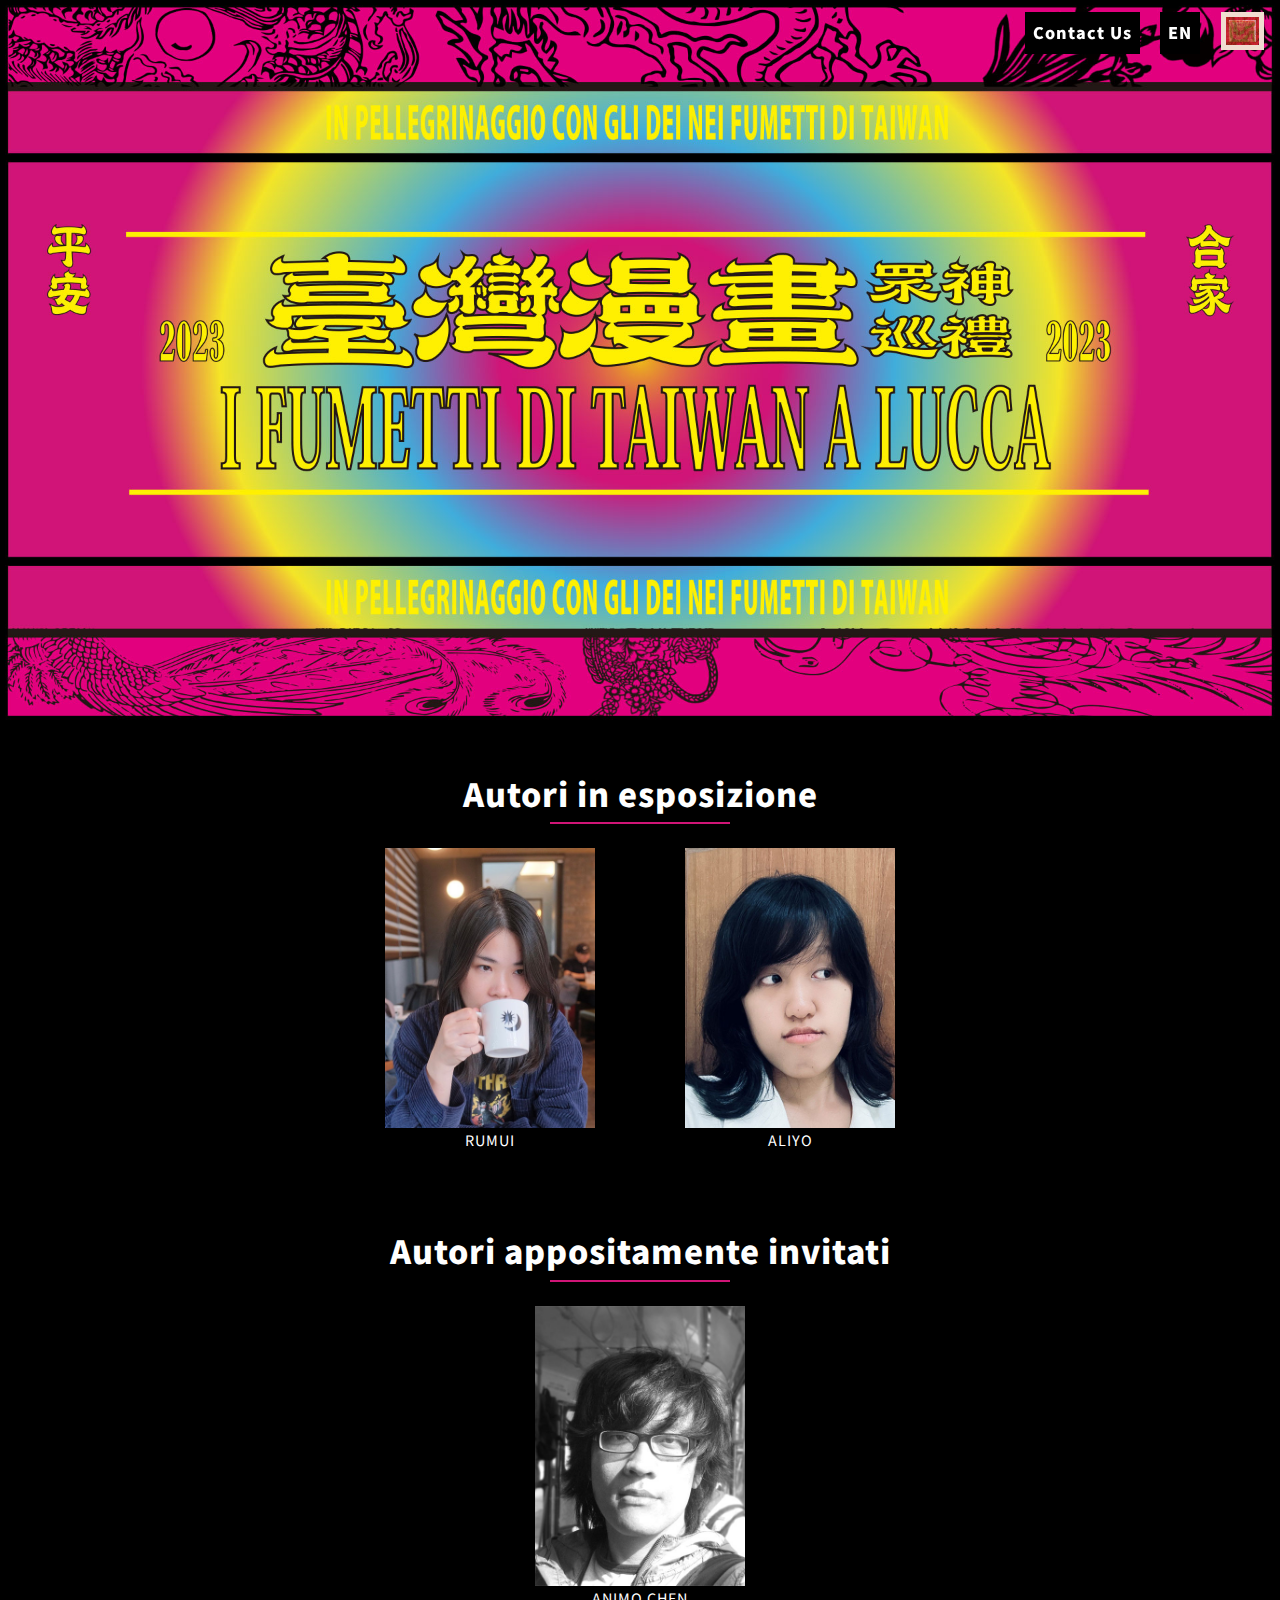
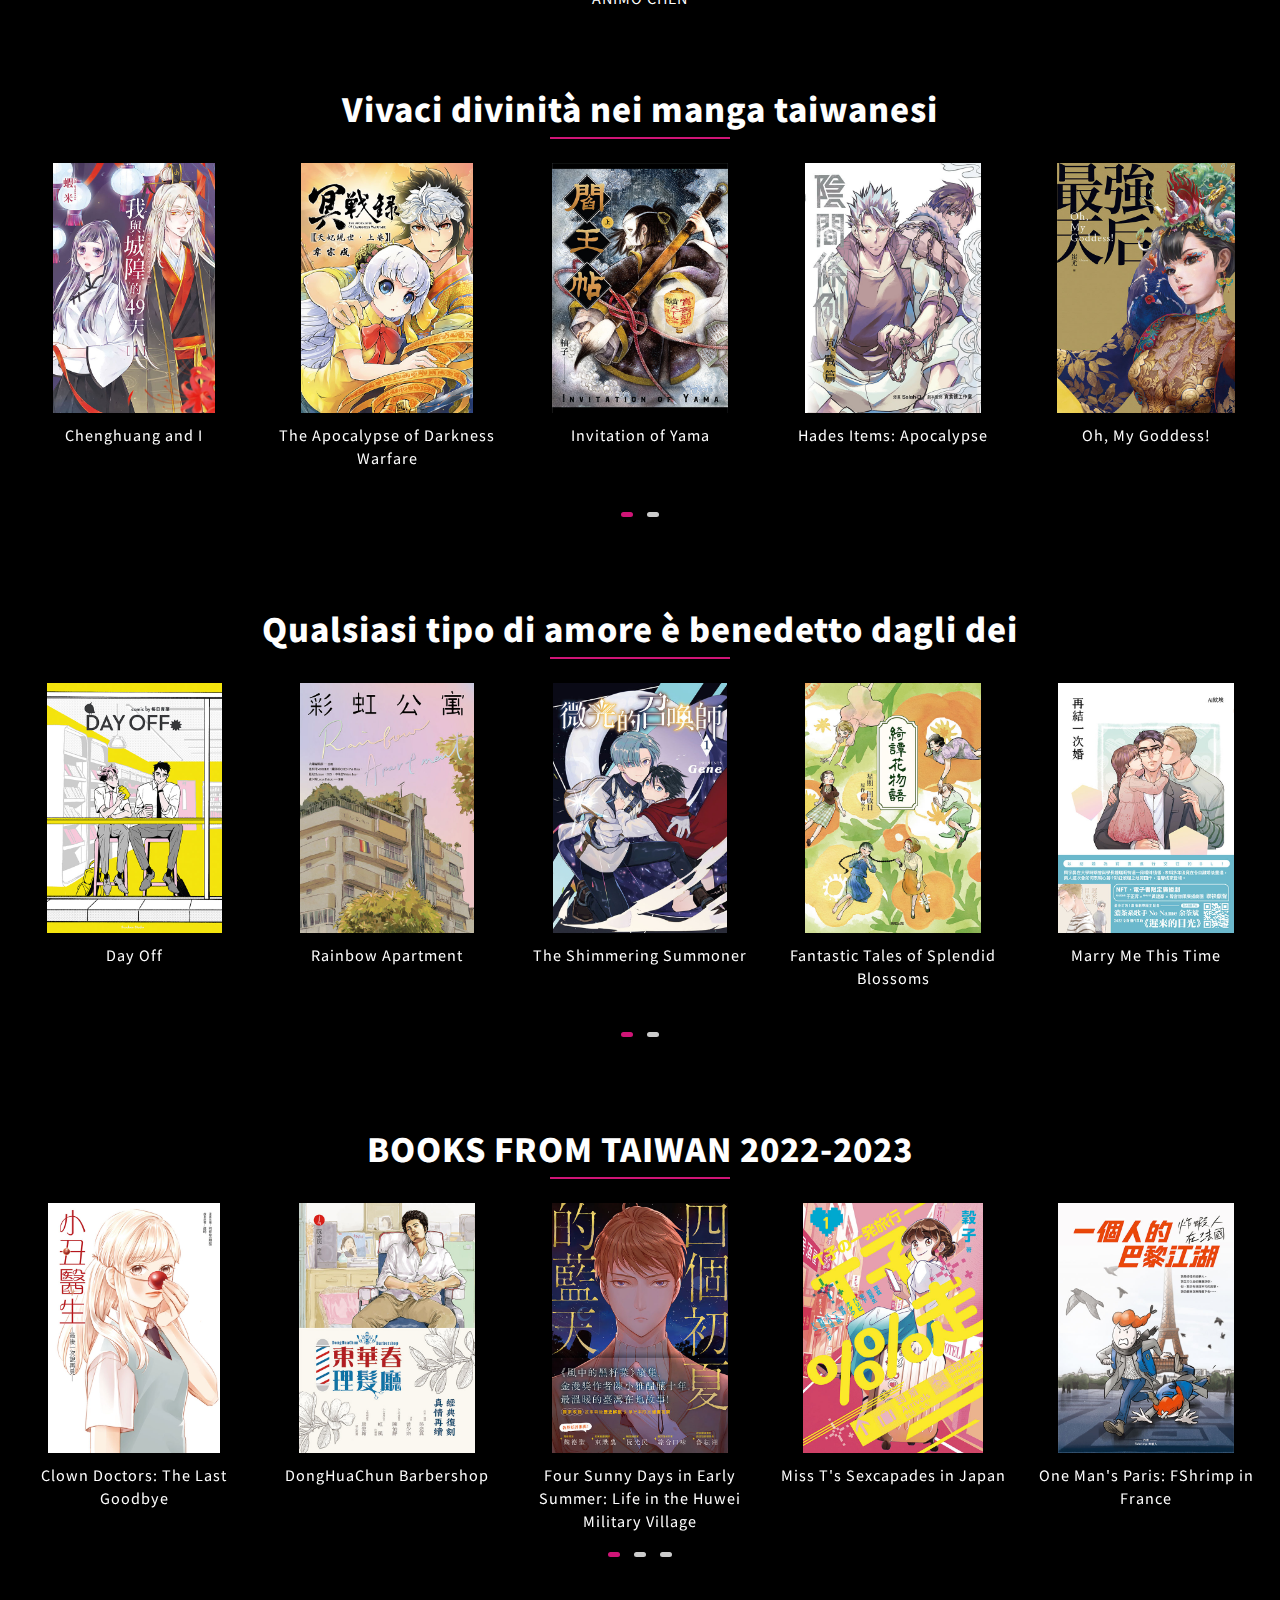
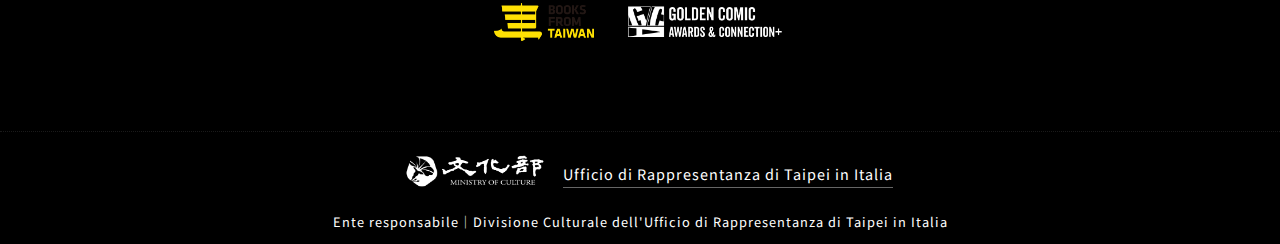
==== commit 9e0218e2: "1013v2" ====
--- a/index.html
+++ b/index.html
@@ -16,7 +16,7 @@
 
 </head>
 
-<body>
+<body id="top">
   <!-- nav -->
   <nav class="navbar navbar-dark fixed-top">
     <div></div>
@@ -100,15 +100,15 @@
         <h2 class="title">Autori appositamente invitati</h2>
 
         <div class="container">
-        <div class="row justify-content-center main_bg">
-          <a href="a_it.html" title="ANIMO CHEN">
-            <div class="col-sm text-center">
-              <img src="./assets/img/Animo_photob.jpg" class="Autori" alt="ANIMO CHEN">
-              <p>ANIMO CHEN</p>
-            </div>
-          </a>
-
-        </div>
+          <div class="row justify-content-center main_bg">
+            <a href="a_it.html" title="ANIMO CHEN">
+              <div class="col-sm text-center">
+                <img src="./assets/img/Animo_photob.jpg" class="Autori" alt="ANIMO CHEN">
+                <p>ANIMO CHEN</p>
+              </div>
+            </a>
+
+          </div>
         </div>
 
       </section>
@@ -395,17 +395,30 @@
 
 
         </div>
+        <div class="footer-flex justify-content-center text-center"><a
+            href="https://booksfromtaiwan.tw/books.php?category=4" target="_blank"><img
+              src="./assets/img/booksfromtaiwan.png" class="logos" alt="moc logo"></a>
+          <a href="https://gca.moc.gov.tw/home/en-us" target="_blank"><img src="./assets/img/gcac.png" class="logos"
+              alt="moc logo"></a>
+        </div>
       </section>
 
 
     </div>
   </main>
+
+  <!-- top -->
+  <button type="button" class="btn btn-top" id="btn-back-to-top">
+    <img src="./assets/img/top.png">
+  </button>
 
   <!-- footer -->
   <footer>
     <div class="footer-flex justify-content-center"><a href="https://www.moc.gov.tw/en/" target="_blank"><img
           src="./assets/img/moclogo.png" class="logos" alt="moc logo"></a>
-      <a href="https://www.roc-taiwan.org/it_it/index.html" target="_blank"><p class="UDRDTIT">Ufficio di Rappresentanza di Taipei in Italia</p></a>
+      <a href="https://www.roc-taiwan.org/it_it/index.html" target="_blank">
+        <p class="UDRDTIT">Ufficio di Rappresentanza di Taipei in Italia</p>
+      </a>
     </div>
     <p>Ente responsabile｜Divisione Culturale dell'Ufficio di Rappresentanza di Taipei in Italia</p>
   </footer>
@@ -454,7 +467,8 @@
                 </tr>
 
                 <tr>
-                  <td data-th="Publishers"><a href="https://www.gaeabooks.pixnet.net/blog" target="cu">Dyna Books Co., Ltd</a>
+                  <td data-th="Publishers"><a href="https://www.gaeabooks.pixnet.net/blog" target="cu">Dyna Books Co.,
+                      Ltd</a>
                   </td>
                   <td data-th="Contact">
                     Alan LEE 李亞倫<br>
@@ -464,7 +478,8 @@
                 </tr>
 
                 <tr>
-                  <td data-th="Publishers"><a href="https://www.egmanga.com.tw" target="cu">Ever Glory Publishing Co., Ltd.</a>
+                  <td data-th="Publishers"><a href="https://www.egmanga.com.tw" target="cu">Ever Glory Publishing Co.,
+                      Ltd.</a>
                   </td>
                   <td data-th="Contact">
                     CHEN Tzu-Chun 陳姿均<br>
@@ -474,7 +489,8 @@
                 </tr>
 
                 <tr>
-                  <td data-th="Publishers"><a href="https://www.facebook.com/facesread" target="cu">Faces Publications／Cite Publishing Limited</a>
+                  <td data-th="Publishers"><a href="https://www.facebook.com/facesread" target="cu">Faces
+                      Publications／Cite Publishing Limited</a>
                   </td>
                   <td data-th="Contact">
                     XIE Zhi-Ping 謝至平<br>
@@ -504,7 +520,8 @@
                 </tr>
 
                 <tr>
-                  <td data-th="Publishers"><a href="https://www.gaeabooks.pixnet.net/blog" target="cu">Gaea Books Co., Ltd</a>
+                  <td data-th="Publishers"><a href="https://www.gaeabooks.pixnet.net/blog" target="cu">Gaea Books Co.,
+                      Ltd</a>
                   </td>
                   <td data-th="Contact">
                     Alan LEE 李亞倫<br>
@@ -514,7 +531,8 @@
                 </tr>
 
                 <tr>
-                  <td data-th="Publishers"><a href="https://www.facebook.com/HalftonePressEditorial" target="cu">Halftone Press </a>
+                  <td data-th="Publishers"><a href="https://www.facebook.com/HalftonePressEditorial"
+                      target="cu">Halftone Press </a>
                   </td>
                   <td data-th="Contact">
                     柏雅婷<br>
@@ -524,7 +542,8 @@
                 </tr>
 
                 <tr>
-                  <td data-th="Publishers"><a href="https://www.kadokawa.com.tw" target="cu">Kadokawa Taiwan Corporation</a>
+                  <td data-th="Publishers"><a href="https://www.kadokawa.com.tw" target="cu">Kadokawa Taiwan
+                      Corporation</a>
                   </td>
                   <td data-th="Contact">
                     CHEN ANJEL 陳盈如 <br>
@@ -534,7 +553,8 @@
                 </tr>
 
                 <tr>
-                  <td data-th="Publishers"><a href="https://www.locuspublishing.com" target="cu">Locus Publishing Company</a>
+                  <td data-th="Publishers"><a href="https://www.locuspublishing.com" target="cu">Locus Publishing
+                      Company</a>
                   </td>
                   <td data-th="Contact">
                     Vinelle PAN 潘怡靑<br>
@@ -564,7 +584,8 @@
                 </tr>
 
                 <tr>
-                  <td data-th="Publishers"><a href="https://www.spp.com.tw" target="cu">Sharp Point Press／Cite Publishing Limited</a>
+                  <td data-th="Publishers"><a href="https://www.spp.com.tw" target="cu">Sharp Point Press／Cite
+                      Publishing Limited</a>
                   </td>
                   <td data-th="Contact">
                     Carol HUANG 黃令歡<br>
@@ -574,11 +595,13 @@
                 </tr>
 
                 <tr>
-                  <td data-th="Publishers"><a href="https://www.sloworkpublishing.com" target="cu">Slowork Publishing</a>
+                  <td data-th="Publishers"><a href="https://www.sloworkpublishing.com" target="cu">Slowork
+                      Publishing</a>
                   </td>
                   <td data-th="Contact">
                     HUANG Pei-Shan 黃珮珊<br>
-                    E-mail：<a href="mailto:peishan_huang@sloworkpublishing.com">peishan_huang@sloworkpublishing.com</a><br>
+                    E-mail：<a
+                      href="mailto:peishan_huang@sloworkpublishing.com">peishan_huang@sloworkpublishing.com</a><br>
                     Tel：+886-905-568-534
                   </td>
                 </tr>
@@ -632,7 +655,7 @@
                     Tel：+886-975-121-517
                   </td>
                 </tr>
-                
+
               </tbody>
             </table>
 
@@ -739,15 +762,15 @@
             <div class="col-lg-8 col-md-8 col-sm-12">
               <h6>Publisher:</h6>
               <span>Dyna Books Co., Ltd</span>
-                <br>
-                <h6>Author:</h6><span>YUZU</span>
-
-                <p class="Intro">L'inferno è il mondo sotterraneo dove i morti possono reincarnarsi e dove i vivi non
-                  possono viaggiare. Tuttavia, chi possiede l'invito dell'Imperatore dell’Inferno può attraversare lo
-                  Yin e lo Yang anche da vivo e raggiungere il paese degli spiriti...<br>
-                  Quando l'Imperatore scompare, l'unico indizio è che si trova su un'isola a est, in un luogo bizzarro.
-                  Il giudice dello Yin e dello Yang si reca nel Mondo dei Vivi, per raccogliere aneddoti e scoprire dove
-                  si trova l’Imperatore.</p>
+              <br>
+              <h6>Author:</h6><span>YUZU</span>
+
+              <p class="Intro">L'inferno è il mondo sotterraneo dove i morti possono reincarnarsi e dove i vivi non
+                possono viaggiare. Tuttavia, chi possiede l'invito dell'Imperatore dell’Inferno può attraversare lo
+                Yin e lo Yang anche da vivo e raggiungere il paese degli spiriti...<br>
+                Quando l'Imperatore scompare, l'unico indizio è che si trova su un'isola a est, in un luogo bizzarro.
+                Il giudice dello Yin e dello Yang si reca nel Mondo dei Vivi, per raccogliere aneddoti e scoprire dove
+                si trova l’Imperatore.</p>
             </div>
 
           </div>
@@ -1391,7 +1414,8 @@
                 Appena terminata la Seconda Guerra Mondiale, il pilota Tsung Liang si ritira con i Nazionalisti a
                 Taiwan, dove è costretto a vivere in una base militare lasciata dai giapponesi. <br>
                 Dopo il trauma della guerra, Tsung Liang deve fare inaspettatamente i conti con cose ancora più
-                terrificanti alla base militare. Da qui inizia un viaggio incredibile.</p>
+                terrificanti alla base militare. Da qui inizia un viaggio incredibile.
+              </p>
             </div>
 
           </div>
@@ -1717,6 +1741,7 @@
   <script src="./assets/js/owl.carousel.min.js"></script>
   <script src="./assets/js/bootstrap.min.js"></script>
   <script src="./assets/js/bootstrap.bundle.min.js"></script>
+  <script src="./assets/js/back-top.js"></script>
   <script>
     $('.owl-carousel').owlCarousel({
       loop: false,
--- a/assets/css/style.css
+++ b/assets/css/style.css
@@ -0,0 +1,661 @@
+/* 桃紅  #d01577
+yellow   #f3e528
+blue   #42aeda */
+
+@import url('https://fonts.googleapis.com/css2?family=Noto+Sans+TC:wght@100;200;300;400;500;600;700;800;900&display=swap');
+
+html {
+    scroll-behavior: smooth;
+}
+
+body {
+    font-family: 'Noto Sans TC', sans-serif;
+    font-weight: 400;
+    letter-spacing: 1px;
+    line-height: 1.6;
+    background-color: #000;
+}
+
+a:hover {
+    text-decoration: none;
+}
+
+.line-clamp1 {
+    display: -webkit-box;
+    -webkit-line-clamp: 1;
+    -webkit-box-orient: vertical;
+    overflow: hidden;
+    text-align: justify;
+    font-size: 1.6rem;
+}
+
+.line-clamp2 {
+    display: -webkit-box;
+    -webkit-line-clamp: 2;
+    -webkit-box-orient: vertical;
+    overflow: hidden;
+    text-align: justify;
+    font-size: 1.6rem;
+}
+
+:root {
+    --blue: #42aeda;
+    --bs-link-color: #d01577;
+    --bs-link-hover-color: #f3e528;
+    --bs-border-radius: 0.375rem;
+    --bs-border-radius-sm: 0.25rem;
+    --bs-border-radius-lg: 0.5rem;
+    --bs-border-radius-xl: 1rem;
+    --bs-border-radius-1xl: 1.5rem;
+    --bs-border-radius-2xl: 2rem;
+    --bs-border-radius-pill: 50rem;
+    --bs-gray: #6c757d;
+    --bs-gray-dark: #343a40;
+    --bs-gray-100: #f8f9fa;
+    --bs-gray-200: #e9ecef;
+    --bs-gray-300: #dee2e6;
+    --bs-gray-400: #ced4da;
+    --bs-gray-500: #adb5bd;
+    --bs-gray-600: #6c757d;
+    --bs-gray-700: #495057;
+    --bs-gray-800: #343a40;
+    --bs-gray-900: #212529;
+}
+
+.sub_nav {
+    position: absolute;
+    top: 12px;
+    right: 80px;
+}
+
+.sub_nav .navbar-nav {
+    flex-direction: row;
+}
+
+.sub_nav .nav-item {
+    background-color: #000;
+    padding: 0 8px;
+    font-weight: 900;
+}
+
+.sub_nav .nav-item .nav-link {
+    color: #fff !important;
+}
+
+.sub_nav .nav-item .nav-link:hover {
+    color: #d01577 !important;
+}
+
+.sub_nav .navbar-nav li:first-child {
+    margin-right: 20px;
+}
+
+.navbar-toggler {
+    border: none;
+    padding: 0.25rem 0;
+}
+
+.toggler-icon {
+    height: 38px;
+    width: auto;
+    border: 5px solid #f0ddd0;
+}
+
+.navbar-dark {
+    background-color: transparent;
+    color: #d01577;
+}
+
+.navbar-collapse {
+    background-color: rgba(0, 0, 0, 0.9);
+    padding: 12px 32px;
+    margin-top: 12px;
+    border: 8px solid #fff;
+}
+
+.navbar-dark .navbar-nav .nav-link {
+    color: #d01577;
+}
+
+.navbar-collapse li {
+    font-size: 1.8rem;
+    padding: 15px 0;
+    border-bottom: 1px solid #fff;
+}
+
+.navbar-collapse li:last-child {
+    border-bottom: none;
+}
+
+.top_banner {
+    margin-top: 0px;
+}
+
+.banner_img {
+    width: 100%;
+    height: auto;
+}
+
+/* body */
+section {
+    margin: 50px 0 80px 0;
+    position: relative;
+}
+
+.title {
+    position: relative;
+    font-weight: 900;
+    margin: 20px 0px 10px 0px;
+    display: block;
+    text-align: center;
+    font-family: 'Noto Sans TC', sans-serif;
+    color: #fff;
+}
+
+.title::after {
+    content: "";
+    width: 180px;
+    height: 2px;
+    display: block;
+    margin: 10px auto;
+    position: relative;
+    background: #d01577;
+    -moz-transition-property: width;
+    -moz-transition-duration: 1s;
+    -moz-transition-timing-function: ease-out;
+    -webkit-transition-property: width;
+    -webkit-transition-duration: 1s;
+    -webkit-transition-timing-function: ease-out;
+    -o-transition-property: width;
+    -o-transition-duration: 1s;
+    -o-transition-timing-function: ease-out;
+}
+
+.title:hover::after {
+    position: relative;
+    -moz-transition-property: width;
+    -moz-transition-duration: 2s;
+    -moz-transition-timing-function: ease-out;
+    -webkit-transition-property: width;
+    -webkit-transition-duration: 2s;
+    -webkit-transition-timing-function: ease-out;
+    -o-transition-property: width;
+    -o-transition-duration: 2ßs;
+    -o-transition-timing-function: ease-out;
+    width: 250px;
+}
+
+.main_bg {
+    /* background-color:var(--bs-gray-100); */
+    margin: 24px auto;
+}
+
+.main_bg p {
+    color: #fff;
+    margin: 0 30px;
+    font-size: 0.9rem;
+}
+
+.Autori {
+    height: 280px;
+    width: auto;
+    margin: 0 30px;
+}
+
+.owl-carousel {
+    margin: 24px auto;
+}
+
+.item {
+    background-color: transparent;
+    height: 330px;
+}
+
+.owl-carousel p {
+    color: #fff;
+    text-align: center;
+    font-size: 0.9rem;
+}
+
+.owl-dots button {
+    border-width: 0px;
+    padding: 1px 1px;
+    background-color: transparent;
+}
+
+.owl-dots button.owl-dot.active span,
+.owl-dots button.owl-dot:hover span {
+    border-radius: 3px;
+    height: 5px;
+    width: 15px;
+}
+
+.owl-dots button.owl-dot span {
+    border-radius: 3px !important;
+    height: 5px !important;
+    width: 12px !important;
+    position: relative;
+    background-color: #ccc !important;
+    border: none !important;
+}
+
+.owl-dots button.owl-dot.active span,
+.owl-dots button.owl-dot:hover span {
+    background-color: #d01577 !important;
+    border: none !important;
+}
+
+.owl-nav button .owl-next.active span,
+.owl-nav button .owl-prev.active span,
+.owl-nav button .owl-next:hover span,
+.owl-nav button .owl-prev:hover span {
+    color: #d01577 !important;
+    background-color: transparent !important;
+}
+
+.owl-carousel .owl-nav button.owl-prev,
+.owl-carousel .owl-nav button.owl-next {
+    font-size: 5rem;
+    border-radius: 50%;
+    height: 5rem;
+    width: 5rem;
+    padding: 0 0 13px 0 !important;
+}
+
+
+.basic .template_051 .owl-nav button.owl-next span,
+.basic .template_051 .owl-nav button.owl-prev span {
+    color: #fff !important;
+}
+
+.template_051 .owl-carousel .owl-nav button.owl-prev,
+.template_051 .owl-carousel .owl-nav button.owl-next {
+    background-color: rgba(255, 255, 255, 0.5);
+}
+
+.basic .template_051 .owl-theme .owl-nav [class*='owl-']:hover {
+    background-color: rgba(255, 255, 255, 0.8);
+}
+
+.book_img {
+    position: relative;
+    margin: 0 auto;
+    transform: scale(1);
+    transition: all 1s ease-out;
+}
+
+.book_img:hover {
+    transform: scale(1.1);
+    transition: all 1s ease-out;
+}
+
+.thumbnail img {
+    object-fit: contain;
+    vertical-align: middle;
+    width: 100%;
+    height: 100%;
+}
+
+.owl-carousel .thumbnail {
+    display: flex;
+    justify-items: center;
+    padding: 0px;
+    margin-bottom: 10px;
+    line-height: 1.42857143;
+    background-color: transparent;
+    border: none;
+    border-radius: 0px;
+    height: 250px;
+    overflow: hidden;
+    background-color: transparent;
+    object-position: center;
+}
+
+@media screen and (max-width: 768px) {
+    .item {
+        height: 290px;
+    }
+
+    .owl-carousel .thumbnail {
+        height: 230px;
+    }
+}
+
+@media screen and (max-width: 600px) {
+
+    .item {
+        height: 390px;
+    }
+
+    .owl-carousel .thumbnail {
+        height: 320px;
+    }
+}
+
+.book_title {
+    background-color: #e5e5e5;
+    width: 100%;
+    height: 100px;
+    margin: auto;
+    display: flex;
+    justify-content: center;
+    align-items: center;
+}
+
+@media screen and (max-width: 630px) {
+    .Autori {
+        margin: 0;
+    }
+}
+
+
+@media screen and (max-width: 510px) {
+    .Autori {
+        height: auto;
+        width: 100%;
+        margin: 12px 0;
+    }
+
+    .main_bg p {
+        margin: 0;
+    }
+}
+
+/* footer */
+footer {
+    text-align: center;
+    margin-top: 50px;
+    background-color: #000;
+    border-top: 1px dotted rgba(255, 255, 255, 0.1);
+}
+
+.footer-flex {
+    display: flex;
+    margin-top: 10px;
+}
+
+@media screen and (max-width: 768px) {
+    /* .footer-flex {
+        display: inline-block;
+    } */
+
+    .footer-flex {
+        flex-direction: column;
+    }
+}
+
+.logos {
+    height: 38px;
+    width: auto;
+    margin: 10px 15px;
+}
+
+footer .UDRDTIT {
+    font-size: 0.9rem;
+    padding-top: 20px;
+    border-bottom: 1px solid #666;
+    padding-bottom: 2px;
+    display: inline-block;
+}
+
+@media screen and (max-width: 414px) {
+    .logos {
+        max-width: 280px;
+    }
+}
+
+@media screen and (max-width: 314px) {
+    .logos {
+        max-width: 200px;
+        height: auto;
+    }
+}
+
+footer p {
+    font-size: 0.8rem;
+    color: #fff;
+    padding: 12px 0;
+    margin-bottom: 0;
+}
+
+/* table */
+
+.table_title {
+    padding: 3px;
+    background-color: rgba(0, 0, 0, 1);
+    color: #ffffff;
+    font-size: 1rem;
+    line-height: 2rem;
+    height: 50px;
+    text-align: center;
+}
+
+.table thead th {
+    vertical-align: middle;
+    padding: 0.25rem;
+}
+
+.scope {
+    width: 50%;
+}
+
+.table-bordered {
+    border: 1px solid #d01577;
+}
+
+.table td,
+.table th {
+    border-top: 1px solid #000;
+}
+
+.table td a {
+    color: #000;
+    border-bottom: 1px solid #a0a0a0;
+    padding-bottom: 2px;
+}
+
+@media only screen and (max-width: 767px) {
+    .table-rwd {
+        min-width: 100%;
+    }
+
+    tr.tr-only-hide,
+    .table_title {
+        display: none !important;
+        height: 0px;
+    }
+
+    .table-rwd tr {
+        display: block;
+        border: 1px solid #d01577;
+        margin-top: 5px;
+    }
+
+    .table-rwd td {
+        text-align: left;
+        font-size: 1rem;
+        overflow: hidden;
+        width: 100%;
+        display: block;
+    }
+
+    .table-rwd td:before {
+        content: attr(data-th) " : ";
+        display: inline-block;
+        text-transform: uppercase;
+        font-weight: 700;
+        margin-right: 10px;
+        color: #42aeda;
+    }
+
+    .table-rwd.table-bordered td,
+    .table-rwd.table-bordered th,
+    .table-rwd.table-bordered {
+        border: 0;
+    }
+
+    .table td,
+    .table th {
+        border-top: none;
+    }
+}
+
+/* modal */
+
+.modal-header {
+    border-bottom: none;
+}
+
+.modal_cover {
+    width: 100%;
+    height: auto;
+}
+
+.modal-title {
+    margin-left: 60px;
+    font-weight: 700;
+}
+
+.modal-title::before {
+    content: "";
+    background: url(../img/poe.png);
+    background-size: contain;
+    background-repeat: no-repeat;
+    position: absolute;
+    top: 15px;
+    left: 5px;
+    width: 80px;
+    height: 50px;
+}
+
+.modal .modal-body h6 {
+    display: inline-block;
+    font-weight: 700;
+    margin: 4px 0;
+    color: #42aeda;
+}
+
+.modal .Intro {
+    margin-top: 25px;
+}
+
+/* Autori in esposizione */
+
+.autori_a {
+    background: url(../img/banneraa.jpg);
+    background-repeat: no-repeat;
+    background-position: top center;
+    background-size: 100%;
+    background-color: #000;
+}
+
+.autori_03 {
+    background: url(../img/bannera03.jpg);
+    background-repeat: no-repeat;
+    background-position: top center;
+    background-size: 100%;
+    background-color: #000;
+}
+
+.autori_05 {
+    background: url(../img/bannera05.jpg);
+    background-repeat: no-repeat;
+    background-position: top center;
+    background-size: 100%;
+    background-color: #000;
+}
+
+.autori_sec01 {
+    margin-top: 290px;
+}
+
+@media only screen and (max-width: 992px) {
+    .autori_sec01 {
+        margin-top: 220px;
+    }
+}
+
+@media only screen and (max-width: 810px) {
+    .autori_sec01 {
+        margin-top: 180px;
+    }
+}
+
+@media only screen and (max-width: 768px) {
+    .autori_sec01 {
+        margin-top: 150px;
+    }
+}
+
+@media only screen and (max-width: 520px) {
+    .autori_sec01 {
+        margin-top: 100px;
+    }
+}
+
+.autori_sec01 h3,
+.autori_sec01 h5 {
+    color: #42aeda;
+}
+
+.autori_sec01 h5 {
+    margin-top: 15px;
+}
+
+.autori_sec01 .fa {
+    margin: 15px 0 15px 15px;
+    font-size: 2rem;
+    color: #fff;
+}
+
+.autori_sec01 .item {
+    background-color: transparent;
+    height: 250px;
+}
+
+hr {
+    background-color: black;
+    height: 5px;
+}
+
+p.copyright {
+    font-size: 0.25rem !important;
+    padding-top: 15px !important;
+    margin: 0 !important;
+    color: var(--bs-gray-500) !important;
+}
+
+/* top */
+#btn-back-to-top {
+    position: fixed;
+    bottom: 20px;
+    right: 20px;
+    display: none;
+    border: none;
+    outline: none;
+}
+
+.btn-top {
+    background-color: rgba(12, 31, 62, 0.5);
+    padding: 8px 0;
+    outline: none;
+    border-radius: 12px;
+}
+
+.btn-top img {
+    outline: none;
+}
+
+.btn:hover {
+    color: #fff
+}
+
+/* fix */
+
+button:focus {
+    outline: none;
+}
+
+.modal .close {
+    opacity: 1;
+}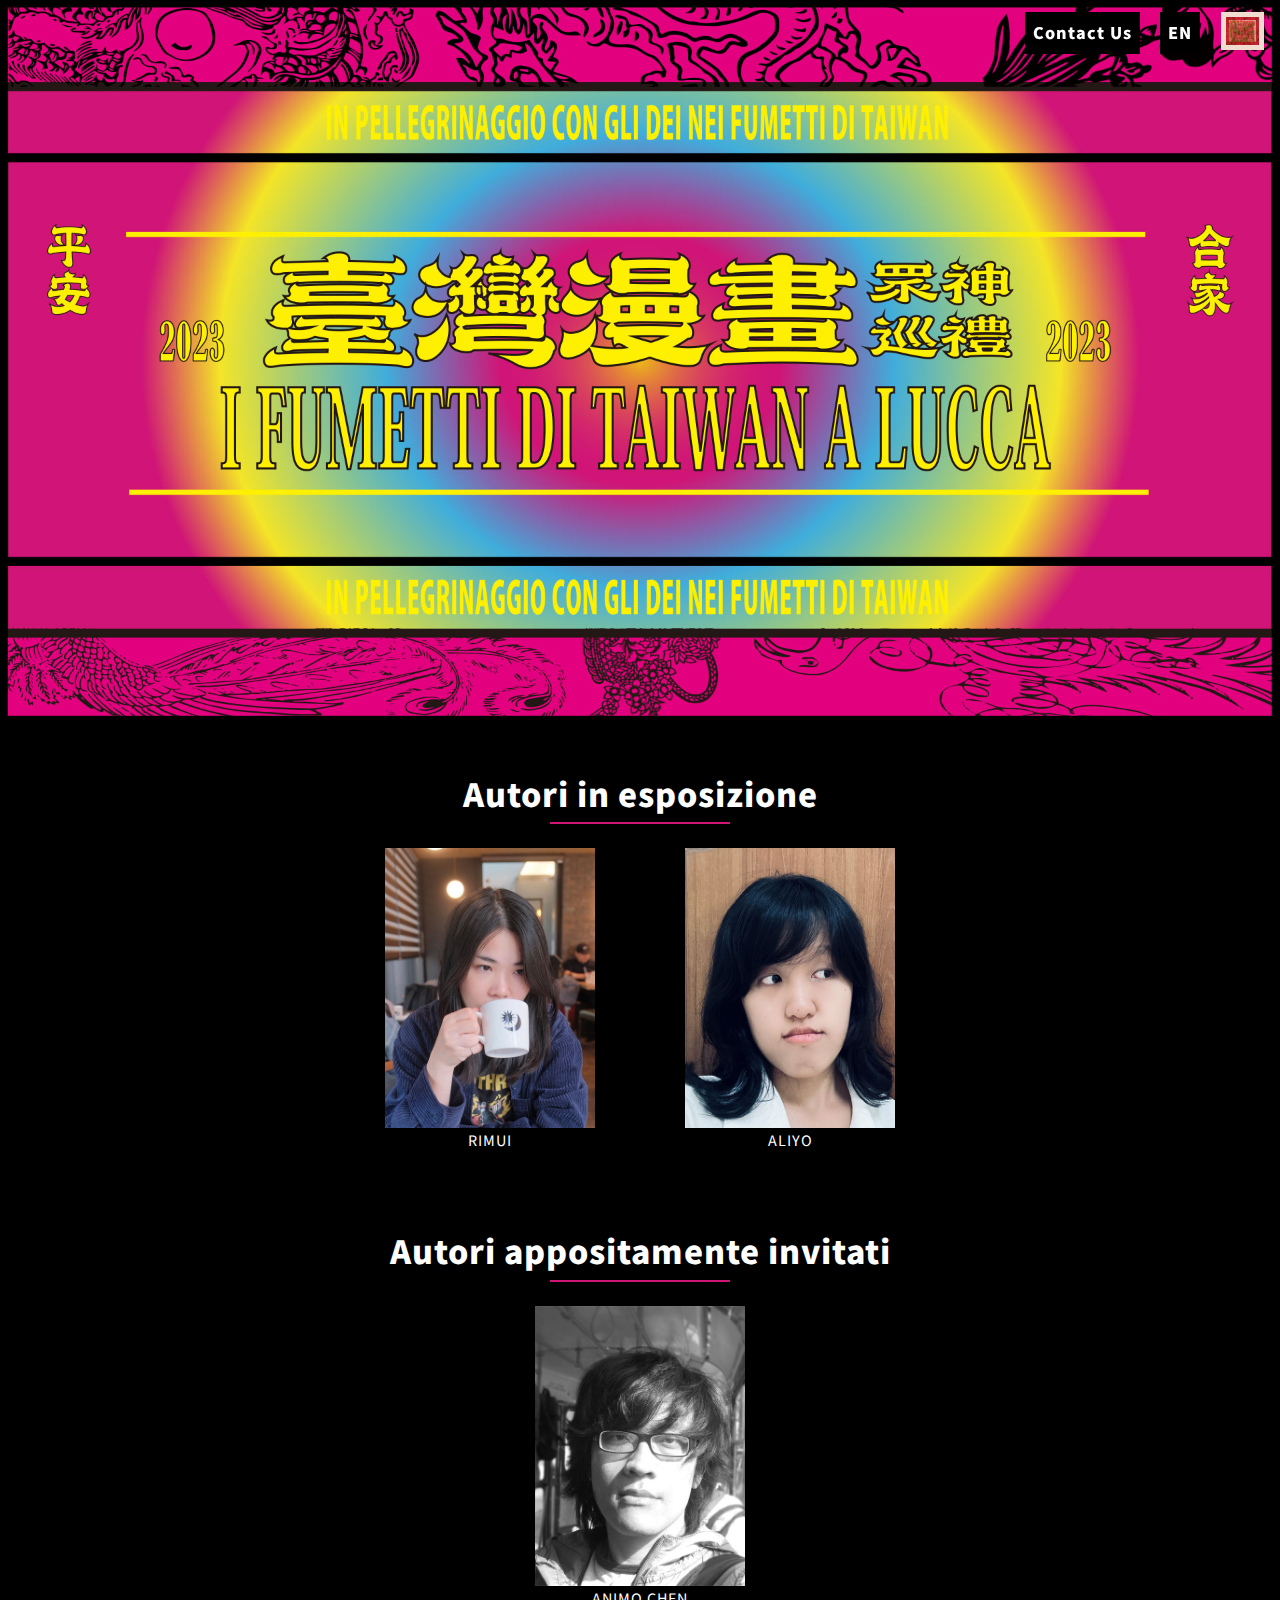
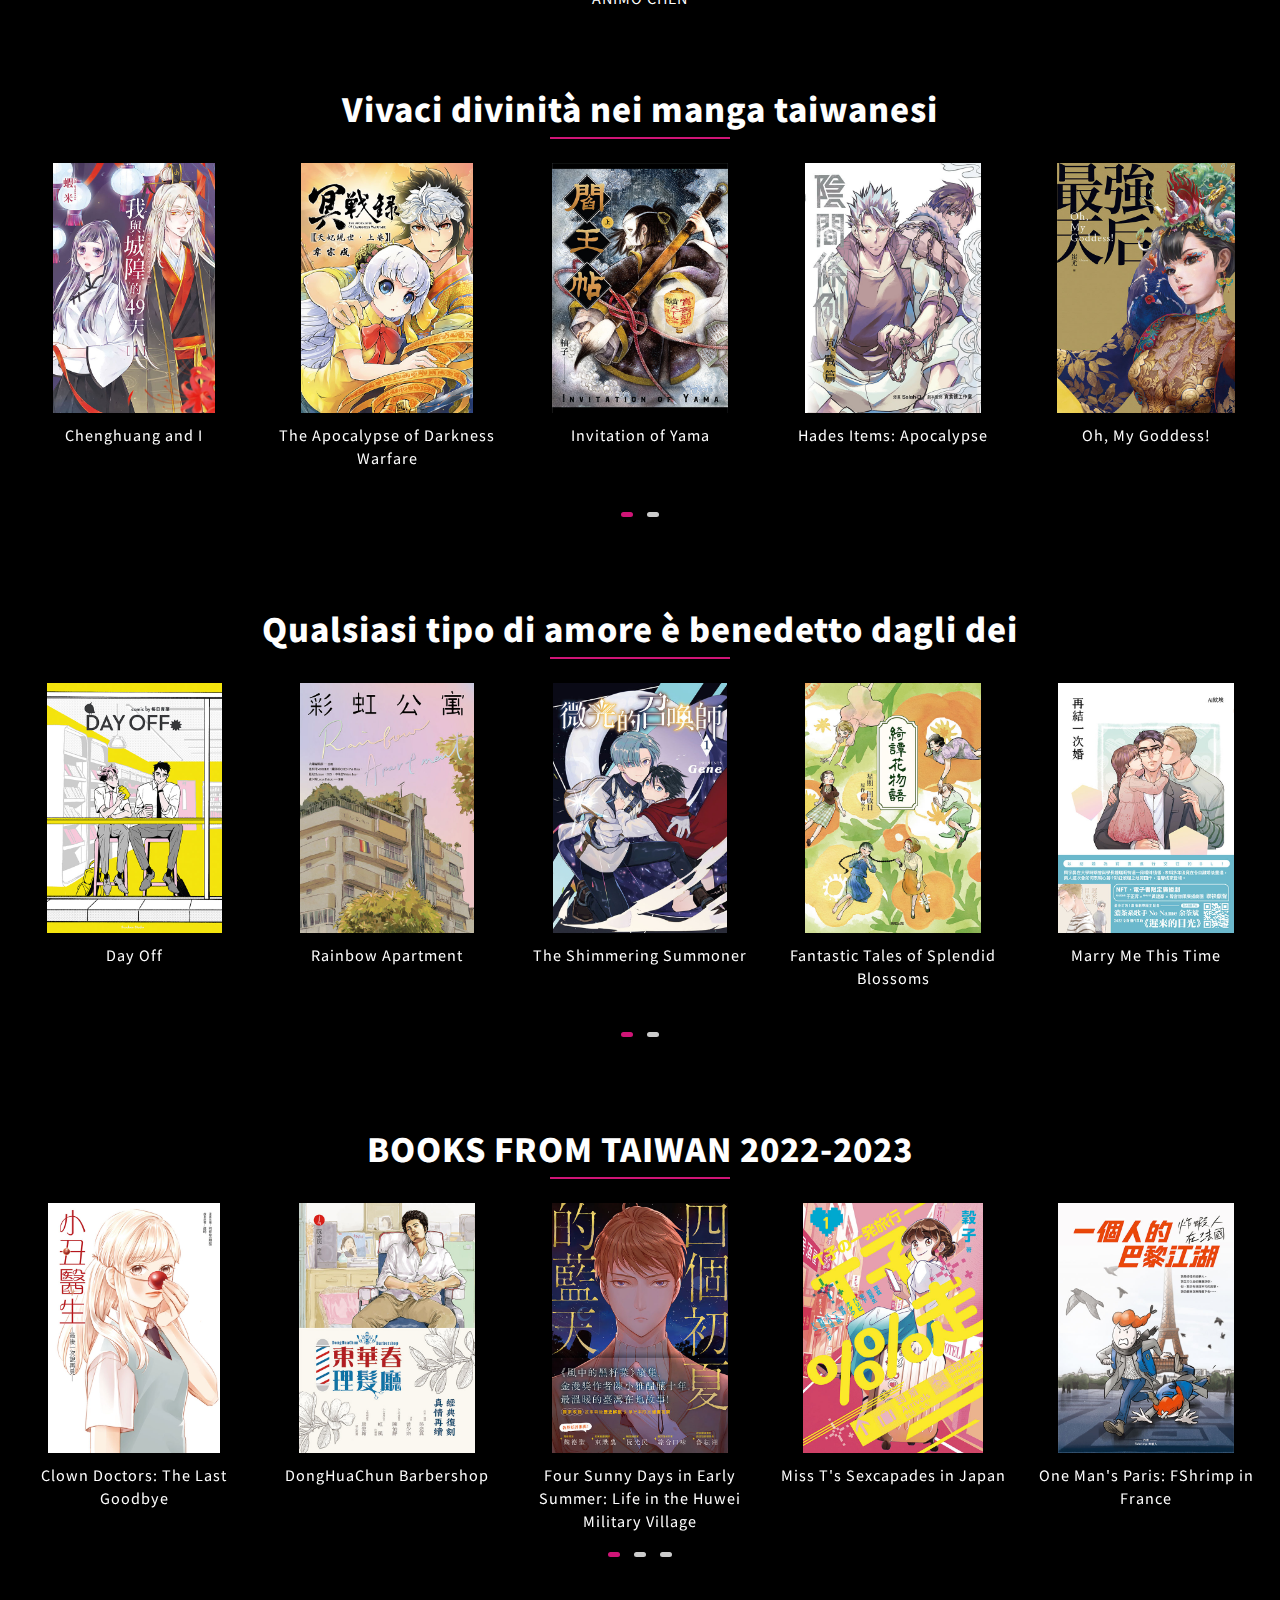
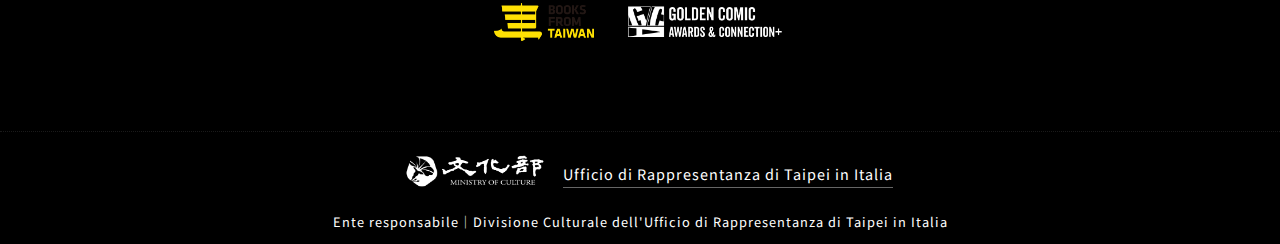
==== commit e6495e84: "1018530" ====
--- a/index.html
+++ b/index.html
@@ -78,10 +78,10 @@
 
         <div class="row justify-content-center main_bg">
 
-          <a href="03_it.html" title="RUMUI">
+          <a href="03_it.html" title="RIMUI">
             <div class="col-sm text-center">
-              <img src="./assets/img/03_weiB.png" class="Autori" alt="RUMUI">
-              <p>RUMUI</p>
+              <img src="./assets/img/03_weiB.png" class="Autori" alt="RIMUI">
+              <p>RIMUI</p>
             </div>
           </a>
 
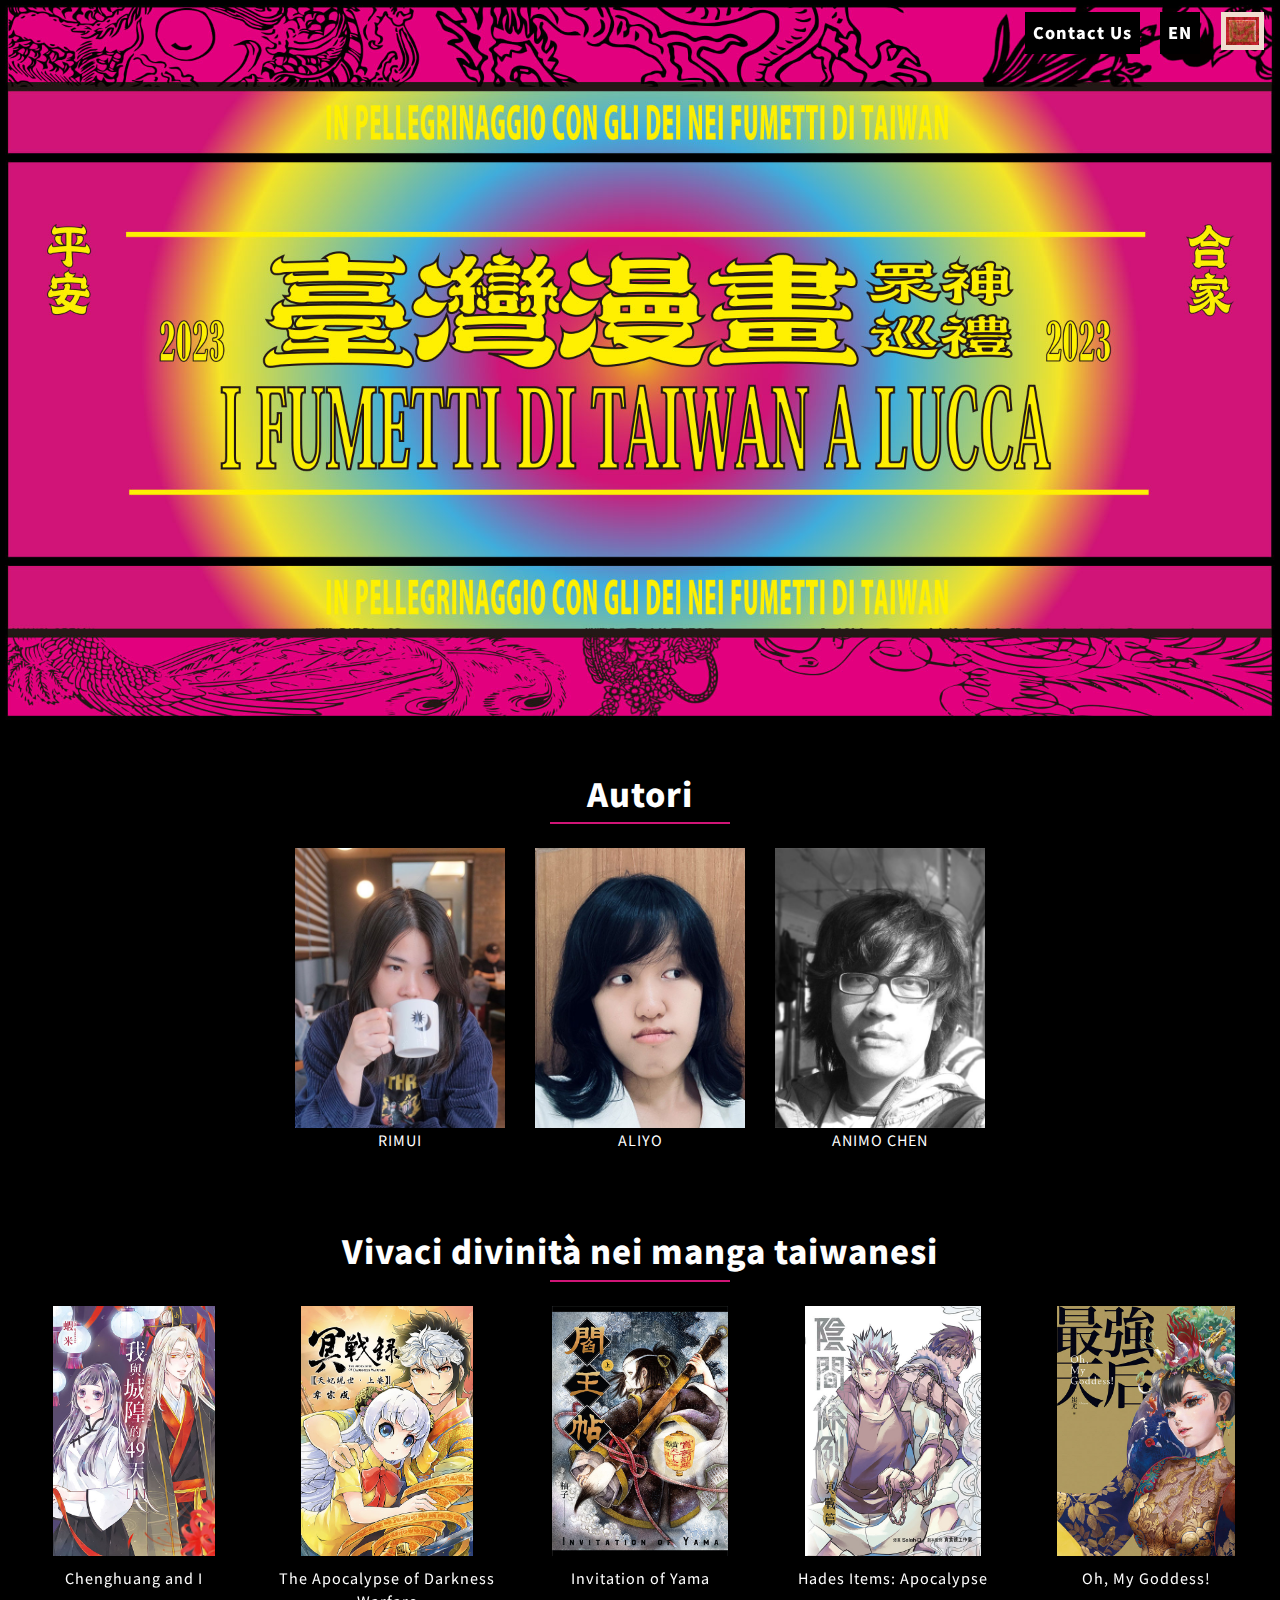
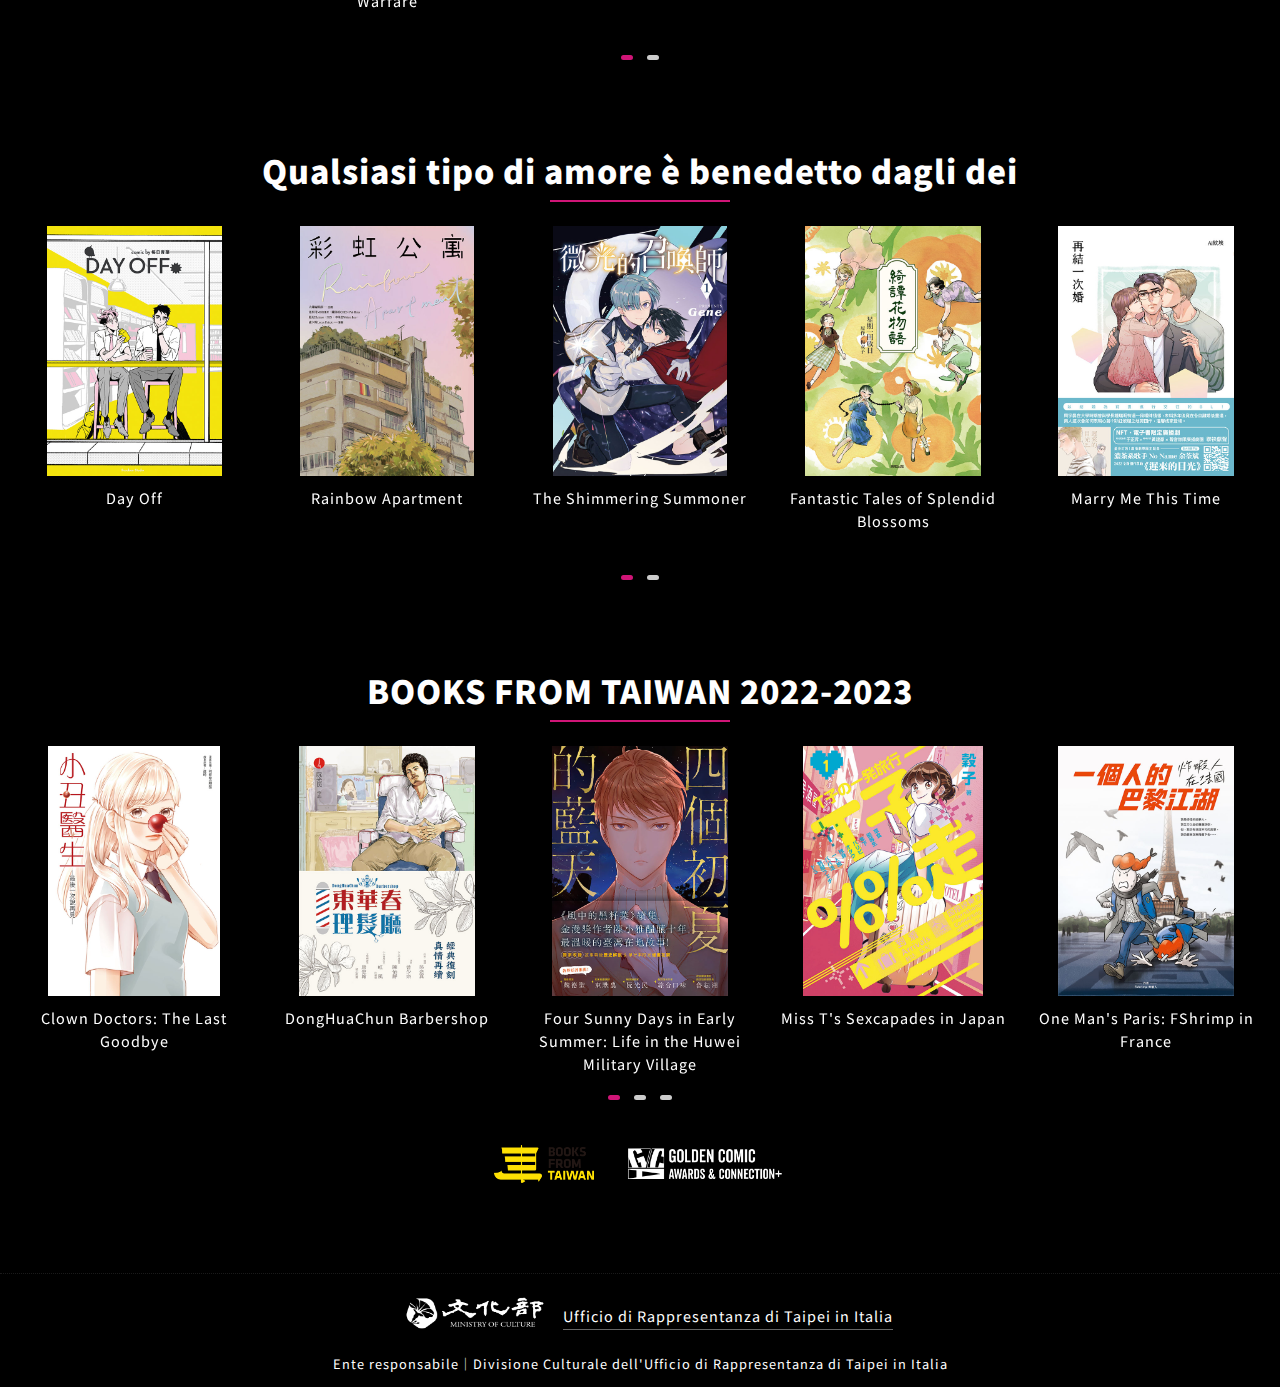
==== commit 261b1127: "1022final" ====
--- a/index.html
+++ b/index.html
@@ -44,10 +44,7 @@
           <a class="nav-link" href="index.html">HOME</a>
         </li>
         <li class="nav-item">
-          <a class="nav-link" href="#A001">Autori in esposizione</a>
-        </li>
-        <li class="nav-item">
-          <a class="nav-link" href="#A001B">Autori appositamente invitati</a>
+          <a class="nav-link" href="#A001">Autori</a>
         </li>
         <li class="nav-item">
           <a class="nav-link" href="#A002">Vivaci divinità nei manga taiwanesi</a>
@@ -74,29 +71,36 @@
     <div class="container-fluid">
 
       <section id="A001">
-        <h2 class="title">Autori in esposizione</h2>
+        <h2 class="title">Autori</h2>
 
         <div class="row justify-content-center main_bg">
 
-          <a href="03_it.html" title="RIMUI">
+          <a href="03_it.html" title="RIMUI" class="Autoribottom">
             <div class="col-sm text-center">
               <img src="./assets/img/03_weiB.png" class="Autori" alt="RIMUI">
               <p>RIMUI</p>
             </div>
           </a>
 
-          <a href="05_it.html" title="ALIYO">
+          <a href="05_it.html" title="ALIYO" class="Autoribottom">
             <div class="col-sm text-center">
               <img src="./assets/img/05_aiB.png" class="Autori" alt="ALIYO">
               <p>ALIYO</p>
             </div>
           </a>
 
+          <a href="a_it.html" title="ANIMO CHEN">
+            <div class="col-sm text-center">
+              <img src="./assets/img/Animo_photob.jpg" class="Autori" alt="ANIMO CHEN">
+              <p>ANIMO CHEN</p>
+            </div>
+          </a>
+
         </div>
 
       </section>
 
-      <section id="A001B">
+      <!-- <section id="A001B">
         <h2 class="title">Autori appositamente invitati</h2>
 
         <div class="container">
@@ -111,7 +115,7 @@
           </div>
         </div>
 
-      </section>
+      </section> -->
 
       <section id="A002">
         <h2 class="title">Vivaci divinità nei manga taiwanesi</h2>
@@ -1062,8 +1066,7 @@
               <br>
               <h6>Author:</h6><span>DAILYGREENS</span>
 
-              <p class="Intro">Il capo del dipartimento di progettazione (a volte schizzinoso nel mangiare) e la sua
-                dipendente carina (una Gemelli, sai) hanno una relazione! La loro storia d'amore quotidiana in ufficio è
+              <p class="Intro">Il capo del dipartimento di progettazione (a volte schizzinoso nel mangiare) e il suo dipendente carino (un Gemelli,sai) hanno una relazione! La loro storia d'amore quotidiana in ufficio è
                 a volte dolce a volte amara e ti accompagna in ogni intensa giornata lavorativa.</p>
             </div>
 
--- a/assets/css/style.css
+++ b/assets/css/style.css
@@ -199,7 +199,7 @@
 .Autori {
     height: 280px;
     width: auto;
-    margin: 0 30px;
+    /* margin: 0 30px; */
 }
 
 .owl-carousel {
@@ -342,9 +342,9 @@
     align-items: center;
 }
 
-@media screen and (max-width: 630px) {
-    .Autori {
-        margin: 0;
+@media screen and (max-width: 749px) {
+    .Autoribottom{
+        margin-bottom: 30px;
     }
 }
 
@@ -353,7 +353,7 @@
     .Autori {
         height: auto;
         width: 100%;
-        margin: 12px 0;
+        /* margin: 30px 0; */
     }
 
     .main_bg p {
